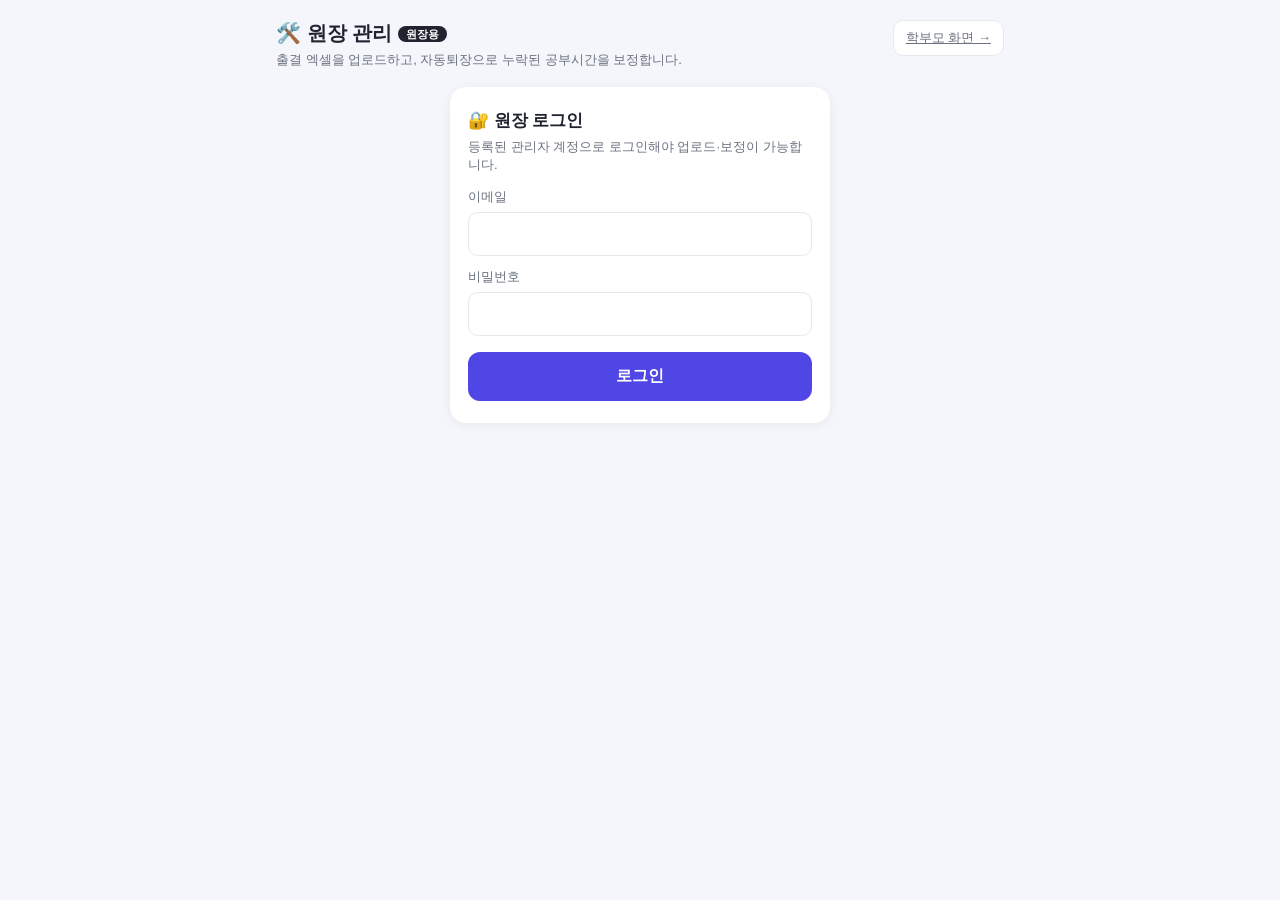
==== web/admin.html @ 10ca645f "학생 명부(연락처·프로필) 업로드 기능 추가 - student-info.xlsx 양식 파서(web/roster.js) + 원장 페이지 명부 업로드 UI - 로그인 전화 뒷4자리: " ====
<!DOCTYPE html>
<html lang="ko">
<head>
  <meta charset="UTF-8" />
  <meta name="viewport" content="width=device-width, initial-scale=1.0" />
  <title>원장용 · 퇴실 미체크 보정</title>
  <link rel="stylesheet" href="styles.css" />
  <link rel="stylesheet" href="admin.css" />
</head>
<body class="admin">
  <div class="admin-wrap">
    <header class="admin-top">
      <div>
        <h1>🛠️ 원장 관리 <span class="tag">원장용</span></h1>
        <p class="admin-sub">출결 엑셀을 업로드하고, 자동퇴장으로 누락된 공부시간을 보정합니다.</p>
      </div>
      <a class="btn-ghost" href="index.html">학부모 화면 →</a>
    </header>

    <!-- 원장 로그인 게이트 (서버 모드에서만) -->
    <section id="admin-auth" class="auth-card" hidden>
      <h2>🔐 원장 로그인</h2>
      <p class="auth-sub">등록된 관리자 계정으로 로그인해야 업로드·보정이 가능합니다.</p>
      <form id="auth-form" autocomplete="on">
        <label><span>이메일</span><input type="email" id="auth-email" required /></label>
        <label><span>비밀번호</span><input type="password" id="auth-pw" required /></label>
        <button type="submit" class="btn-primary" id="auth-btn">로그인</button>
        <p id="auth-error" class="login-error" hidden></p>
      </form>
    </section>

    <div id="admin-main">
    <!-- 엑셀 업로드 -->
    <section class="upload-card">
      <h2>📤 출결 엑셀 업로드</h2>
      <p class="upload-desc">매월 받은 입·출 기록 엑셀(.xlsx)을 올리면 대시보드에 반영됩니다.
        같은 월을 다시 올리면 그 달 데이터가 갱신되고, 다른 달을 올리면 누적되어 <b>전월 대비</b>가 켜집니다.</p>
      <div class="upload-drop" id="upload-drop">
        <input type="file" id="file-input" accept=".xlsx,.xls" hidden />
        <div class="drop-inner">
          <div class="drop-icon">📁</div>
          <button class="btn-primary" id="btn-pick" type="button">엑셀 파일 선택</button>
          <div class="drop-hint">또는 파일을 여기로 끌어다 놓기 (.xlsx)</div>
          <div class="upload-fname" id="upload-fname"></div>
        </div>
      </div>
      <div id="upload-msg" class="upload-msg" hidden></div>
      <div id="upload-preview" class="upload-preview" hidden></div>
      <div class="loaded-info" id="loaded-info"></div>
    </section>

    <!-- 학생 명부(연락처·프로필) 업로드 -->
    <section class="upload-card">
      <h2>📇 학생 명부 업로드 <span class="tag">연락처·프로필</span></h2>
      <p class="upload-desc">학생 명부 엑셀(.xlsx)을 올리면 <b>로그인용 전화번호</b>(학생·보호자 둘 중 아무 뒷 4자리나 허용)와
        학년·학교·상태 등 <b>프로필</b>이 반영됩니다. 출결 기록이 아직 없는 신규생도 등록되어 로그인할 수 있습니다.</p>
      <p class="upload-desc" style="margin-top:-4px">
        양식 컬럼: 이름 · 연락처 · 보호자 연락처 · 상태 · 좌석 · 성별 · 생년월일 · 학년 · 학교 · 주소1 · 주소2 · 등록일 · 퇴원일</p>
      <div class="upload-drop" id="roster-drop">
        <input type="file" id="roster-input" accept=".xlsx,.xls" hidden />
        <div class="drop-inner">
          <div class="drop-icon">📇</div>
          <button class="btn-primary" id="roster-pick" type="button">명부 파일 선택</button>
          <div class="drop-hint">또는 파일을 여기로 끌어다 놓기 (.xlsx)</div>
          <div class="upload-fname" id="roster-fname"></div>
        </div>
      </div>
      <div id="roster-msg" class="upload-msg" hidden></div>
      <div id="roster-preview" class="upload-preview" hidden></div>
    </section>

    <h2 class="section-h">⚠️ 퇴실 미체크 보정</h2>
    <div class="admin-stats" id="admin-stats"></div>

    <div class="admin-toolbar">
      <input type="search" id="admin-search" class="admin-search" placeholder="🔍 학생 이름 검색" />
      <div class="admin-toolbar-right">
        <select id="admin-sort" title="정렬">
          <option value="name">이름순</option>
          <option value="prov">임시시간 긴 순</option>
          <option value="todo">미보정 많은 순</option>
          <option value="recent">최근 날짜순</option>
        </select>
        <select id="filter-month"></select>
        <label class="chk"><input type="checkbox" id="hide-done" /> 완료 숨기기</label>
      </div>
    </div>

    <div id="flag-list" class="flag-list"></div>
    </div><!-- /#admin-main -->
  </div>

  <!-- 보정 입력 모달 -->
  <div id="corr-modal" class="modal" hidden>
    <div class="modal-backdrop" data-close="1"></div>
    <div class="modal-card">
      <button class="modal-close" data-close="1">✕</button>
      <div id="corr-target" class="corr-target"></div>

      <p class="corr-guide">아래 칸에 해당 세션의 <b>입장 / 외출 / 재입장 / 퇴장(강제퇴장)</b> 기록을
        그대로 붙여넣으세요. 형식은 자유(탭·줄바꿈 무관)입니다.</p>
      <textarea id="corr-input" rows="9" placeholder="예)
입장        19:59:46
외출 (외출)  20:20:47
재입장       20:26:30
외출 (외출)  22:02:11
재입장       22:09:16
외출 (외출)  22:49:27
재입장       22:55:14
외출 (외출)  23:51:10
퇴장(강제퇴장) 0:55:05"></textarea>

      <div class="corr-actions">
        <button class="btn-primary" id="btn-calc">계산하기</button>
        <button class="btn-ghost" id="btn-clear" hidden>저장 삭제</button>
      </div>

      <div id="corr-result" class="corr-result" hidden></div>
    </div>
  </div>

  <script src="config.js"></script>
  <script src="vendor/supabase.min.js"></script>
  <script src="scapi.js"></script>
  <script src="data.js"></script>
  <script src="dataset.js"></script>
  <script src="aggregate.js"></script>
  <script src="vendor/xlsx.full.min.js"></script>
  <script src="ingest.js"></script>
  <script src="roster.js"></script>
  <script src="corrections.js"></script>
  <script src="admin.js"></script>
</body>
</html>
---- web/styles.css ----
:root {
  --bg: #f4f6fb;
  --card: #ffffff;
  --ink: #1f2430;
  --ink-soft: #6b7280;
  --line: #e6e9f0;
  --primary: #4f46e5;
  --primary-soft: #eef0fe;
  --study: #4f46e5;
  --study-soft: #e8eafe;
  --nocheck: #f59e0b;
  --weekend: #fb7185;
  --good: #16a34a;
  --bad: #dc2626;
  --radius: 16px;
  --shadow: 0 2px 12px rgba(31, 36, 48, 0.06);
}

* { box-sizing: border-box; }
html, body {
  margin: 0; padding: 0;
  background: var(--bg);
  color: var(--ink);
  font-family: "Pretendard", -apple-system, BlinkMacSystemFont, "Segoe UI",
    "Malgun Gothic", "Apple SD Gothic Neo", sans-serif;
  -webkit-font-smoothing: antialiased;
}
button { font-family: inherit; cursor: pointer; }

.view { display: none; max-width: 560px; margin: 0 auto; padding: 0 16px 48px; }
.view.active { display: block; }

/* ===== 로그인 ===== */
#view-login { display: none; min-height: 100vh; }
#view-login.active { display: flex; align-items: center; }
.login-card {
  background: var(--card); width: 100%; border-radius: var(--radius);
  box-shadow: var(--shadow); padding: 32px 24px; margin: 24px auto;
}
.brand { text-align: center; margin-bottom: 24px; }
.brand-mark { font-size: 40px; }
.brand h1 { font-size: 20px; margin: 8px 0 4px; }
.brand-sub { color: var(--ink-soft); font-size: 14px; margin: 0; }
#login-form label { display: block; margin-bottom: 14px; }
#login-form label span { display: block; font-size: 13px; color: var(--ink-soft); margin-bottom: 6px; }
#login-form input {
  width: 100%; padding: 13px 14px; border: 1.5px solid var(--line);
  border-radius: 12px; font-size: 16px; outline: none; transition: border-color .15s;
}
#login-form input:focus { border-color: var(--primary); }
.btn-primary {
  width: 100%; padding: 14px; border: none; border-radius: 12px;
  background: var(--primary); color: #fff; font-size: 16px; font-weight: 600;
  margin-top: 6px; transition: filter .15s;
}
.btn-primary:hover { filter: brightness(1.06); }
.btn-primary.wide { margin-top: 18px; }
.login-error { color: var(--bad); font-size: 13px; text-align: center; margin: 12px 0 0; }

/* 원장 로그인 입구 (로그인 카드 하단, 항상 노출) */
.admin-entry { text-align: center; margin: 20px 0 0; padding-top: 14px; border-top: 1px solid var(--line); }
.admin-entry a { color: var(--ink-soft); font-size: 13px; text-decoration: none; }
.admin-entry a:hover { color: var(--primary); text-decoration: underline; }

.demo-box { margin-top: 22px; border-top: 1px dashed var(--line); padding-top: 14px; }
.demo-box summary { cursor: pointer; color: var(--ink-soft); font-size: 13px; }
.demo-hint { font-size: 12px; color: var(--ink-soft); margin: 8px 0; }
.demo-list { display: flex; flex-wrap: wrap; gap: 6px; max-height: 180px; overflow: auto; }
.demo-chip {
  border: 1px solid var(--line); background: #fafbff; border-radius: 999px;
  padding: 5px 10px; font-size: 12px; color: var(--ink);
}
.demo-chip b { color: var(--primary); }

/* ===== 공통 상단바 ===== */
.topbar {
  display: flex; align-items: center; justify-content: space-between;
  padding: 18px 0 10px; gap: 12px;
}
.student-name { font-size: 19px; font-weight: 700; }
.student-meta { font-size: 12px; color: var(--ink-soft); margin-top: 2px; }
.topbar-title { font-size: 16px; font-weight: 700; }
.btn-ghost {
  border: 1px solid var(--line); background: var(--card); color: var(--ink-soft);
  padding: 8px 12px; border-radius: 10px; font-size: 13px;
}

/* ===== 월 네비 ===== */
.month-nav { display: flex; align-items: center; justify-content: center; gap: 16px; margin: 6px 0 16px; }
.month-nav h2 { font-size: 17px; margin: 0; min-width: 130px; text-align: center; }
.nav-arrow {
  width: 36px; height: 36px; border-radius: 10px; border: 1px solid var(--line);
  background: var(--card); font-size: 20px; color: var(--ink); line-height: 1;
}
.nav-arrow:disabled { opacity: .3; cursor: default; }

/* ===== 데이터 상태 배너 ===== */
.data-status {
  display: flex; gap: 8px; align-items: flex-start; font-size: 12.5px; line-height: 1.45;
  border-radius: 12px; padding: 11px 13px; margin-bottom: 12px;
}
.data-status[hidden] { display: none; }
.data-status .ds-ic { flex: none; }
.data-status .ds-tx b { font-weight: 700; }
.data-status.warn { background: #fff7ed; color: #9a3412; border: 1px solid #fed7aa; }
.data-status.ok { background: #ecfdf5; color: #166534; border: 1px solid #bbf7d0; }

/* ===== 요약 카드 ===== */
.summary-grid { display: grid; grid-template-columns: repeat(2, 1fr); gap: 10px; margin-bottom: 16px; }
.scard.accent .prov-split {
  margin-top: 5px; font-size: 11px; font-weight: 600; line-height: 1.3;
  background: rgba(255,255,255,.18); border-radius: 7px; padding: 3px 7px; display: inline-block;
}
.scard {
  background: var(--card); border-radius: 14px; padding: 14px; box-shadow: var(--shadow);
}
.scard .label { font-size: 12px; color: var(--ink-soft); }
.scard .value { font-size: 22px; font-weight: 700; margin-top: 4px; }
.scard .value small { font-size: 13px; font-weight: 600; color: var(--ink-soft); }
.scard .sub { font-size: 12px; color: var(--ink-soft); margin-top: 3px; }
.scard.accent { background: linear-gradient(135deg, #4f46e5, #6366f1); color: #fff; }
.scard.accent .label, .scard.accent .sub { color: rgba(255,255,255,.85); }
.delta { font-size: 12px; font-weight: 700; }
.delta.up { color: var(--good); }
.delta.down { color: var(--bad); }
.delta.flat { color: var(--ink-soft); }
.scard.accent .delta.up { color: #bbf7d0; }
.scard.accent .delta.down { color: #fecaca; }

/* ===== 범례 ===== */
.cal-legend { display: flex; flex-wrap: wrap; gap: 12px; font-size: 12px; color: var(--ink-soft); margin-bottom: 8px; }
.cal-legend span { display: inline-flex; align-items: center; gap: 4px; }
.dot { width: 9px; height: 9px; border-radius: 50%; display: inline-block; }
.dot-study { background: var(--study); }
.dot-nocheck { background: var(--nocheck); }
.dot-absent { background: #cbd2de; }
.chip-weekend { background: #fff1f2; color: var(--weekend); padding: 1px 6px; border-radius: 6px; font-size: 11px; }

/* ===== 달력 ===== */
.calendar { background: var(--card); border-radius: var(--radius); box-shadow: var(--shadow); padding: 10px; }
.empty-data { text-align: center; color: var(--ink-soft); padding: 40px 16px; line-height: 1.7; font-size: 15px; }
.empty-data small { font-size: 13px; opacity: .85; }
.cal-grid { display: grid; grid-template-columns: repeat(7, 1fr); gap: 4px; }
.cal-dow { text-align: center; font-size: 11px; color: var(--ink-soft); padding: 6px 0; font-weight: 600; }
.cal-dow.sun { color: var(--weekend); }
.cal-dow.sat { color: #3b82f6; }
.cal-cell {
  aspect-ratio: 1 / 1; border-radius: 10px; padding: 4px; display: flex;
  flex-direction: column; align-items: center; justify-content: flex-start;
  border: 1px solid transparent; background: #fafbfd; position: relative; overflow: hidden;
}
.cal-cell.empty { background: transparent; }
.cal-cell.weekend { background: #fff7f8; }
.cal-cell.clickable { cursor: pointer; }
.cal-cell.clickable:hover { border-color: var(--primary); }
.cal-cell.studied { background: var(--study-soft); }
.cal-cell.nocheck { background: #fef3e2; }
.cal-cell .daynum { font-size: 11px; color: var(--ink-soft); align-self: flex-start; line-height: 1; }
.cal-cell.weekend .daynum { color: var(--weekend); }
.cal-cell .time { font-size: 12px; font-weight: 700; margin-top: auto; margin-bottom: 2px; color: var(--study); }
.cal-cell.nocheck .time { color: var(--nocheck); font-size: 10px; }
.cal-cell .badge { position: absolute; top: 3px; right: 4px; font-size: 9px; }
.cal-cell.today { box-shadow: 0 0 0 2px var(--primary) inset; }

/* ===== 반 평균 비교 ===== */
.class-compare { background: var(--card); border-radius: 14px; box-shadow: var(--shadow); padding: 16px; margin-top: 16px; }
.cc-title { font-size: 13px; color: var(--ink-soft); margin-bottom: 12px; }
.cc-row { margin-bottom: 12px; }
.cc-row:last-child { margin-bottom: 0; }
.cc-row .cc-label { display: flex; justify-content: space-between; font-size: 13px; margin-bottom: 5px; }
.cc-bar-track { background: #eef0f5; border-radius: 8px; height: 22px; position: relative; }
.cc-bar { height: 100%; border-radius: 8px; background: var(--primary); position: relative; min-width: 2px; transition: width .4s; }
.cc-avg-mark { position: absolute; top: -3px; bottom: -3px; width: 2px; background: var(--ink); }
.cc-avg-label { font-size: 11px; color: var(--ink-soft); margin-top: 4px; }
.cc-mine { color: var(--primary); font-weight: 700; }

/* ===== 월간 상세 ===== */
.monthly-body > section { background: var(--card); border-radius: var(--radius); box-shadow: var(--shadow); padding: 18px 16px; margin-bottom: 14px; }
.monthly-body h3 { font-size: 15px; margin: 0 0 14px; }
.mb-sub { font-size: 12px; color: var(--ink-soft); font-weight: 400; }

/* 이번 달 한눈에 보기 */
.insights { background: linear-gradient(135deg, #f7f7ff, #fff) !important; }
.insight-list { display: flex; flex-direction: column; gap: 8px; }
.insight { display: flex; gap: 10px; align-items: flex-start; font-size: 13.5px; line-height: 1.5; background: #fafbfd; border-radius: 10px; padding: 10px 12px; }
.insight .i-ic { flex: none; font-size: 15px; line-height: 1.4; }
.insight .i-tx b { color: var(--primary); font-weight: 700; }

/* 막대 추이 차트 */
.bars { display: flex; align-items: flex-end; gap: 3px; height: 150px; border-bottom: 1px solid var(--line); padding-bottom: 2px; }
.bar-wrap { flex: 1; display: flex; flex-direction: column; align-items: center; justify-content: flex-end; height: 100%; min-width: 0; }
.bar { width: 100%; max-width: 14px; background: var(--study); border-radius: 3px 3px 0 0; min-height: 1px; }
.bar.weekend { background: var(--weekend); }
.bar.nocheck { background: var(--nocheck); }
.bar.zero { background: #dde1ea; }
.bar-x { display: flex; gap: 3px; margin-top: 4px; }
.bar-x .bx { flex: 1; text-align: center; font-size: 8px; color: var(--ink-soft); min-width: 0; }

/* 요일 패턴 */
.dow-grid { display: grid; grid-template-columns: repeat(7, 1fr); gap: 6px; text-align: center; }
.dow-cell .dn { font-size: 12px; color: var(--ink-soft); }
.dow-cell .db { background: #eef0f5; border-radius: 8px; margin-top: 6px; display: flex; align-items: flex-end; height: 90px; }
.dow-cell .dbf { width: 100%; background: var(--primary); border-radius: 8px; min-height: 2px; }
.dow-cell.we .dbf { background: var(--weekend); }
.dow-cell .dv { font-size: 11px; margin-top: 4px; font-weight: 600; }

/* 평일/주말 도넛형 비교(막대) */
.ww { display: flex; gap: 14px; }
.ww-item { flex: 1; text-align: center; padding: 14px; border-radius: 12px; background: #fafbfd; }
.ww-item .wl { font-size: 13px; color: var(--ink-soft); }
.ww-item .wv { font-size: 22px; font-weight: 700; margin-top: 6px; }
.ww-item.weekday .wv { color: var(--primary); }
.ww-item.weekend .wv { color: var(--weekend); }

/* 입실 시간대 */
.hours { display: flex; align-items: flex-end; gap: 2px; height: 80px; }
.hours .hb { flex: 1; background: var(--study-soft); border-radius: 2px 2px 0 0; min-height: 1px; position: relative; }
.hours .hb.peak { background: var(--primary); }
.hours-x { display: flex; gap: 2px; margin-top: 3px; }
.hours-x .hx { flex: 1; text-align: center; font-size: 8px; color: var(--ink-soft); }

.kv { display: flex; justify-content: space-between; padding: 8px 0; border-bottom: 1px solid var(--line); font-size: 14px; }
.kv:last-child { border-bottom: none; }
.kv .k { color: var(--ink-soft); }
.kv .v { font-weight: 600; }

/* ===== 일자 상세 모달 ===== */
.modal { position: fixed; inset: 0; z-index: 50; display: flex; align-items: flex-end; justify-content: center; }
.modal[hidden] { display: none; }
.modal-backdrop { position: absolute; inset: 0; background: rgba(15,18,28,.45); }
.modal-card {
  position: relative; background: var(--card); width: 100%; max-width: 560px;
  border-radius: 20px 20px 0 0; padding: 22px 18px 28px; max-height: 88vh; overflow: auto;
  animation: slideUp .22s ease; box-shadow: 0 -4px 24px rgba(0,0,0,.12);
}
@media (min-width: 600px) { .modal { align-items: center; } .modal-card { border-radius: 20px; } }
@keyframes slideUp { from { transform: translateY(24px); opacity: .6; } to { transform: none; opacity: 1; } }
.modal-close { position: absolute; top: 14px; right: 14px; border: none; background: #f1f2f6; width: 30px; height: 30px; border-radius: 50%; font-size: 14px; color: var(--ink-soft); }
.dm-date { font-size: 18px; font-weight: 700; }
.dm-dow { font-size: 13px; color: var(--ink-soft); margin-left: 6px; }
.dm-hero { display: flex; gap: 10px; margin: 16px 0; }
.dm-hero .h { flex: 1; background: #fafbfd; border-radius: 12px; padding: 12px; text-align: center; }
.dm-hero .h .hl { font-size: 11px; color: var(--ink-soft); }
.dm-hero .h .hv { font-size: 18px; font-weight: 700; margin-top: 4px; }
.dm-hero .h.net .hv { color: var(--primary); }
.dm-badge { display: inline-block; background: #fef3e2; color: var(--nocheck); font-size: 12px; padding: 4px 10px; border-radius: 8px; margin: 4px 0 8px; }
.dm-badge.ok { background: #ecfdf5; color: var(--good); }
.session { border: 1px solid var(--line); border-radius: 12px; padding: 12px; margin-top: 10px; }
.session .s-head { display: flex; justify-content: space-between; align-items: center; font-weight: 600; }
.session .s-time { font-size: 15px; }
.session .s-net { color: var(--primary); font-size: 13px; }
.session .s-meta { font-size: 12px; color: var(--ink-soft); margin-top: 6px; display: flex; gap: 12px; flex-wrap: wrap; }
.session .s-reason { font-size: 12px; margin-top: 6px; }
.session.warn { border-color: #fcd9a2; background: #fffaf2; }
.timeline { height: 8px; background: #eef0f5; border-radius: 5px; margin-top: 10px; position: relative; overflow: hidden; }
.timeline .seg { position: absolute; top: 0; bottom: 0; background: var(--study); border-radius: 5px; }
.tl-axis { display: flex; justify-content: space-between; font-size: 10px; color: var(--ink-soft); margin-top: 3px; }
.empty-note { color: var(--ink-soft); font-size: 13px; text-align: center; padding: 24px 0; }
---- web/admin.css ----
body.admin { background: #f4f6fb; }
.admin-wrap { max-width: 760px; margin: 0 auto; padding: 20px 16px 60px; }
.admin-top { display: flex; justify-content: space-between; align-items: flex-start; gap: 16px; margin-bottom: 18px; }
.admin-top h1 { font-size: 20px; margin: 0 0 4px; }
.admin-top .tag { font-size: 11px; background: #1f2430; color: #fff; padding: 2px 8px; border-radius: 999px; vertical-align: middle; }
.admin-sub { color: #6b7280; font-size: 13px; margin: 0; max-width: 520px; }

/* 원장 로그인 게이트 */
.auth-card { background: #fff; border-radius: 16px; box-shadow: 0 2px 12px rgba(31,36,48,.06); padding: 22px 18px; max-width: 380px; margin: 8px auto 0; }
.auth-card h2 { font-size: 17px; margin: 0 0 6px; }
.auth-sub { font-size: 13px; color: #6b7280; margin: 0 0 14px; }
.auth-card label { display: block; margin-bottom: 12px; }
.auth-card label span { display: block; font-size: 13px; color: #6b7280; margin-bottom: 6px; }
.auth-card input { width: 100%; padding: 12px; border: 1.5px solid #e6e9f0; border-radius: 10px; font-size: 16px; box-sizing: border-box; outline: none; }
.auth-card input:focus { border-color: #4f46e5; }
.auth-card .btn-primary { width: 100%; margin-top: 4px; }

/* 업로드 */
.upload-card { background: #fff; border-radius: 16px; box-shadow: 0 2px 12px rgba(31,36,48,.06); padding: 18px 16px; margin-bottom: 22px; }
.upload-card h2 { font-size: 16px; margin: 0 0 6px; }
.upload-desc { font-size: 13px; color: #6b7280; margin: 0 0 14px; }
.upload-drop { border: 2px dashed #d6dae6; border-radius: 14px; padding: 22px; text-align: center; transition: border-color .15s, background .15s; }
.upload-drop.drag { border-color: #4f46e5; background: #f5f3ff; }
.drop-icon { font-size: 30px; }
.drop-inner .btn-primary { width: auto; display: inline-block; margin: 10px 0 0; padding: 11px 20px; }
.drop-hint { font-size: 12px; color: #9aa1ad; margin-top: 8px; }
.upload-fname { font-size: 13px; color: #4f46e5; margin-top: 8px; font-weight: 600; }
.upload-msg { margin-top: 12px; padding: 11px 13px; border-radius: 10px; font-size: 14px; }
.upload-msg.err { background: #fef2f2; color: #dc2626; }
.upload-msg.ok { background: #ecfdf5; color: #16a34a; }
.upload-preview { margin-top: 14px; border: 1px solid #eef0f5; border-radius: 12px; padding: 14px; }
.up-grid { display: grid; grid-template-columns: repeat(4, 1fr); gap: 10px; text-align: center; margin-bottom: 12px; }
.up-grid .v { font-size: 20px; font-weight: 700; }
.up-grid .v.warn { color: #f59e0b; }
.up-grid .l { font-size: 11px; color: #6b7280; }
.up-note { font-size: 13px; border-radius: 10px; padding: 9px 12px; margin-bottom: 8px; line-height: 1.45; }
.up-note b { font-weight: 700; }
.up-note.ok { background: #ecfdf5; color: #166534; }
.up-note.warn { background: #fff7ed; color: #9a3412; }
.up-apply { display: flex; gap: 8px; margin-top: 4px; }
.up-apply .btn-primary { width: auto; flex: 1; margin: 0; }
.loaded-info { margin-top: 14px; font-size: 13px; color: #6b7280; display: flex; justify-content: space-between; align-items: center; gap: 10px; flex-wrap: wrap; }
.loaded-info .badge-src { background: #eef0fe; color: #4f46e5; padding: 2px 9px; border-radius: 999px; font-size: 12px; font-weight: 600; }
.loaded-info .badge-src.bundled { background: #f1f2f6; color: #6b7280; }
.loaded-info button { border: 1px solid #e6e9f0; background: #fff; color: #6b7280; border-radius: 9px; padding: 6px 11px; font-size: 12px; cursor: pointer; }
.section-h { font-size: 16px; margin: 4px 0 12px; }

.admin-stats { display: grid; grid-template-columns: repeat(3, 1fr); gap: 10px; margin-bottom: 16px; }
.astat { background: #fff; border-radius: 14px; box-shadow: 0 2px 12px rgba(31,36,48,.06); padding: 14px; text-align: center; }
.astat .v { font-size: 24px; font-weight: 700; }
.astat .l { font-size: 12px; color: #6b7280; margin-top: 2px; }
.astat.done .v { color: #16a34a; }
.astat.todo .v { color: #f59e0b; }

.admin-toolbar { display: flex; justify-content: space-between; align-items: center; margin-bottom: 10px; gap: 10px; flex-wrap: wrap; }
.admin-toolbar .admin-toolbar-right { display: flex; align-items: center; gap: 10px; flex-wrap: wrap; }
.admin-toolbar .chk { font-size: 13px; color: #6b7280; display: flex; align-items: center; gap: 6px; white-space: nowrap; }
.admin-toolbar select { padding: 7px 10px; border-radius: 10px; border: 1px solid #e6e9f0; background: #fff; font-size: 13px; }
.admin-toolbar .admin-search {
  flex: 1; min-width: 180px; padding: 8px 12px; border-radius: 10px;
  border: 1px solid #e6e9f0; background: #fff; font-size: 13px; outline: none;
}
.admin-toolbar .admin-search:focus { border-color: #4f46e5; }

.flag-list { display: flex; flex-direction: column; gap: 8px; }
.flag-group { background: #fff; border-radius: 14px; box-shadow: 0 2px 12px rgba(31,36,48,.06); overflow: hidden; }
.flag-group > summary { cursor: pointer; padding: 13px 16px; font-weight: 600; display: flex; justify-content: space-between; align-items: center; list-style: none; }
.flag-group > summary::-webkit-details-marker { display: none; }
.flag-group .gcount { font-size: 12px; color: #6b7280; font-weight: 400; }
.flag-row { display: flex; align-items: center; justify-content: space-between; padding: 11px 16px; border-top: 1px solid #f0f2f7; gap: 10px; }
.flag-row .fr-date { font-size: 14px; font-weight: 600; min-width: 96px; }
.flag-row .fr-mid { flex: 1; font-size: 12px; color: #6b7280; }
.flag-row .fr-status { font-size: 12px; }
.flag-row .fr-status.done { color: #16a34a; font-weight: 600; }
.flag-row .fr-status.todo { color: #f59e0b; }
.flag-row button { border: 1px solid #4f46e5; color: #4f46e5; background: #fff; border-radius: 9px; padding: 6px 12px; font-size: 13px; cursor: pointer; }
.flag-row button.done { border-color: #cbd2de; color: #6b7280; }

.corr-target { font-size: 16px; font-weight: 700; margin-bottom: 4px; }
.corr-target small { font-weight: 400; color: #6b7280; font-size: 13px; }
.corr-guide { font-size: 13px; color: #4b5563; background: #f7f8fc; border-radius: 10px; padding: 10px 12px; margin: 12px 0; }
#corr-input { width: 100%; border: 1.5px solid #e6e9f0; border-radius: 12px; padding: 12px; font-family: ui-monospace, "Menlo", "Consolas", monospace; font-size: 13px; resize: vertical; box-sizing: border-box; }
#corr-input:focus { outline: none; border-color: #4f46e5; }
.corr-actions { display: flex; gap: 8px; margin-top: 12px; }
.corr-actions .btn-primary { width: auto; flex: 1; margin: 0; }
.corr-actions .btn-ghost { padding: 12px 16px; }

.corr-result { margin-top: 16px; }
.corr-result.err { color: #dc2626; font-size: 14px; background: #fef2f2; padding: 12px; border-radius: 10px; }
.cr-hero { display: flex; gap: 10px; }
.cr-hero .c { flex: 1; background: #f7f8fc; border-radius: 12px; padding: 12px; text-align: center; }
.cr-hero .c .l { font-size: 11px; color: #6b7280; }
.cr-hero .c .v { font-size: 18px; font-weight: 700; margin-top: 4px; }
.cr-hero .c.net .v { color: #4f46e5; }
.cr-steps { margin-top: 12px; border: 1px solid #eef0f5; border-radius: 10px; overflow: hidden; }
.cr-step { display: flex; justify-content: space-between; padding: 8px 12px; font-size: 13px; border-bottom: 1px solid #f3f4f8; }
.cr-step:last-child { border-bottom: none; }
.cr-step.study { background: #f5f3ff; }
.cr-step.away { color: #6b7280; }
.cr-step .tag2 { font-size: 11px; padding: 1px 7px; border-radius: 6px; }
.cr-step.study .tag2 { background: #ddd6fe; color: #5b21b6; }
.cr-step.away .tag2 { background: #f1f2f6; color: #6b7280; }
.cr-save { margin-top: 14px; }
.cr-save .btn-primary { width: 100%; margin: 0; }
.cr-saved-note { color: #16a34a; font-size: 13px; text-align: center; margin-top: 10px; }
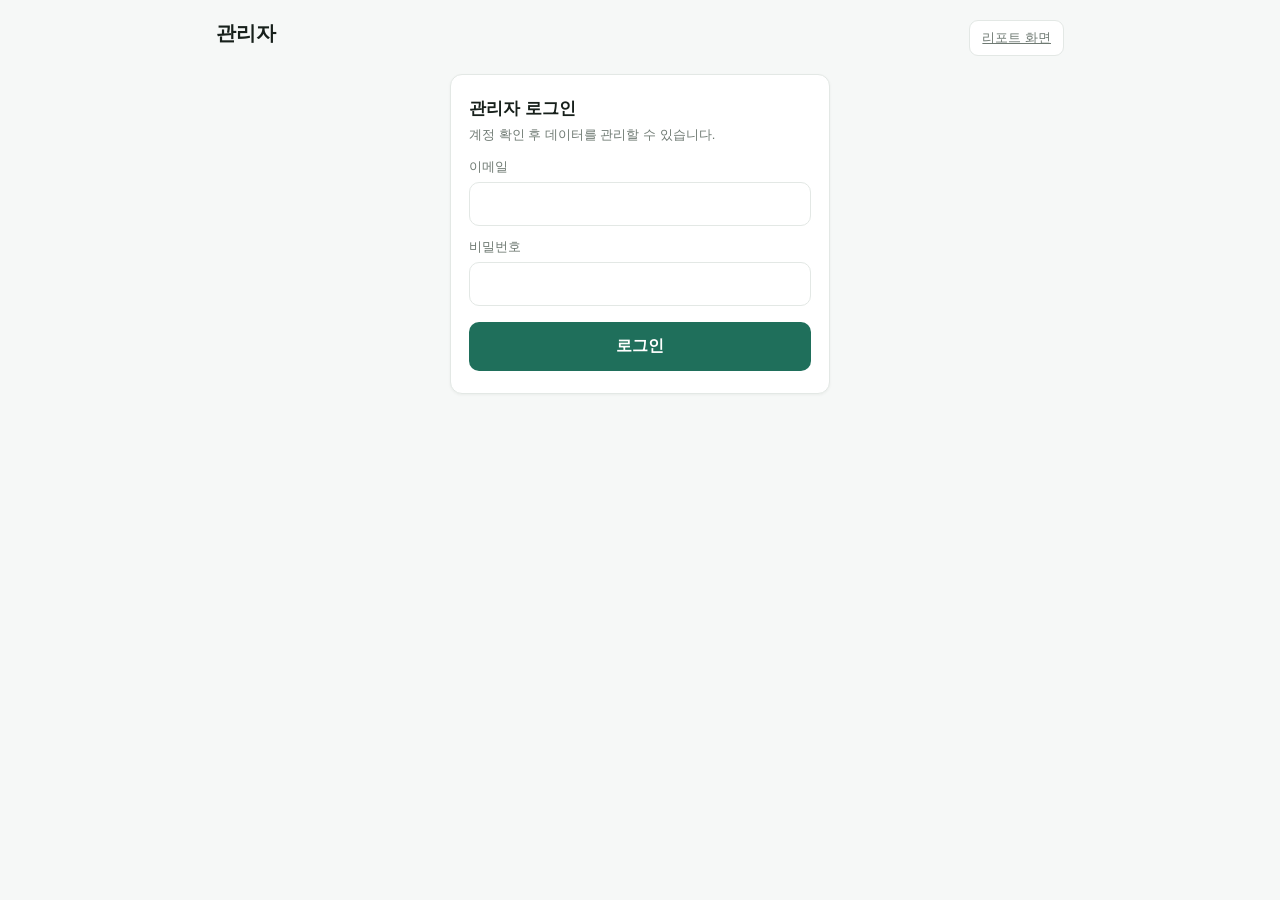
==== commit 41f3f376: "Refine report UI language and time formatting" ====
--- a/web/admin.html
+++ b/web/admin.html
@@ -3,7 +3,7 @@
 <head>
   <meta charset="UTF-8" />
   <meta name="viewport" content="width=device-width, initial-scale=1.0" />
-  <title>원장용 · 퇴실 미체크 보정</title>
+  <title>스터디코어 관리자</title>
   <link rel="stylesheet" href="styles.css" />
   <link rel="stylesheet" href="admin.css" />
 </head>
@@ -11,16 +11,15 @@
   <div class="admin-wrap">
     <header class="admin-top">
       <div>
-        <h1>🛠️ 원장 관리 <span class="tag">원장용</span></h1>
-        <p class="admin-sub">출결 엑셀을 업로드하고, 자동퇴장으로 누락된 공부시간을 보정합니다.</p>
+        <h1>관리자</h1>
       </div>
-      <a class="btn-ghost" href="index.html">학부모 화면 →</a>
+      <a class="btn-ghost" href="index.html">리포트 화면</a>
     </header>
 
     <!-- 원장 로그인 게이트 (서버 모드에서만) -->
     <section id="admin-auth" class="auth-card" hidden>
-      <h2>🔐 원장 로그인</h2>
-      <p class="auth-sub">등록된 관리자 계정으로 로그인해야 업로드·보정이 가능합니다.</p>
+      <h2>관리자 로그인</h2>
+      <p class="auth-sub">계정 확인 후 데이터를 관리할 수 있습니다.</p>
       <form id="auth-form" autocomplete="on">
         <label><span>이메일</span><input type="email" id="auth-email" required /></label>
         <label><span>비밀번호</span><input type="password" id="auth-pw" required /></label>
@@ -32,15 +31,13 @@
     <div id="admin-main">
     <!-- 엑셀 업로드 -->
     <section class="upload-card">
-      <h2>📤 출결 엑셀 업로드</h2>
-      <p class="upload-desc">매월 받은 입·출 기록 엑셀(.xlsx)을 올리면 대시보드에 반영됩니다.
-        같은 월을 다시 올리면 그 달 데이터가 갱신되고, 다른 달을 올리면 누적되어 <b>전월 대비</b>가 켜집니다.</p>
+      <h2>출결 엑셀 업로드</h2>
       <div class="upload-drop" id="upload-drop">
         <input type="file" id="file-input" accept=".xlsx,.xls" hidden />
         <div class="drop-inner">
           <div class="drop-icon">📁</div>
-          <button class="btn-primary" id="btn-pick" type="button">엑셀 파일 선택</button>
-          <div class="drop-hint">또는 파일을 여기로 끌어다 놓기 (.xlsx)</div>
+          <button class="btn-primary" id="btn-pick" type="button">파일 선택</button>
+          <div class="drop-hint">.xlsx 파일을 끌어다 놓을 수도 있습니다</div>
           <div class="upload-fname" id="upload-fname"></div>
         </div>
       </div>
@@ -51,17 +48,13 @@
 
     <!-- 학생 명부(연락처·프로필) 업로드 -->
     <section class="upload-card">
-      <h2>📇 학생 명부 업로드 <span class="tag">연락처·프로필</span></h2>
-      <p class="upload-desc">학생 명부 엑셀(.xlsx)을 올리면 <b>로그인용 전화번호</b>(학생·보호자 둘 중 아무 뒷 4자리나 허용)와
-        학년·학교·상태 등 <b>프로필</b>이 반영됩니다. 출결 기록이 아직 없는 신규생도 등록되어 로그인할 수 있습니다.</p>
-      <p class="upload-desc" style="margin-top:-4px">
-        양식 컬럼: 이름 · 연락처 · 보호자 연락처 · 상태 · 좌석 · 성별 · 생년월일 · 학년 · 학교 · 주소1 · 주소2 · 등록일 · 퇴원일</p>
+      <h2>학생 명부 업로드</h2>
       <div class="upload-drop" id="roster-drop">
         <input type="file" id="roster-input" accept=".xlsx,.xls" hidden />
         <div class="drop-inner">
           <div class="drop-icon">📇</div>
-          <button class="btn-primary" id="roster-pick" type="button">명부 파일 선택</button>
-          <div class="drop-hint">또는 파일을 여기로 끌어다 놓기 (.xlsx)</div>
+          <button class="btn-primary" id="roster-pick" type="button">파일 선택</button>
+          <div class="drop-hint">.xlsx 파일을 끌어다 놓을 수도 있습니다</div>
           <div class="upload-fname" id="roster-fname"></div>
         </div>
       </div>
@@ -69,20 +62,20 @@
       <div id="roster-preview" class="upload-preview" hidden></div>
     </section>
 
-    <h2 class="section-h">⚠️ 퇴실 미체크 보정</h2>
+    <h2 class="section-h">퇴실 미체크 확인</h2>
     <div class="admin-stats" id="admin-stats"></div>
 
     <div class="admin-toolbar">
-      <input type="search" id="admin-search" class="admin-search" placeholder="🔍 학생 이름 검색" />
+      <input type="search" id="admin-search" class="admin-search" placeholder="학생 이름 검색" />
       <div class="admin-toolbar-right">
         <select id="admin-sort" title="정렬">
           <option value="name">이름순</option>
-          <option value="prov">임시시간 긴 순</option>
-          <option value="todo">미보정 많은 순</option>
+          <option value="prov">임시 시간 긴 순</option>
+          <option value="todo">확인 필요 많은 순</option>
           <option value="recent">최근 날짜순</option>
         </select>
         <select id="filter-month"></select>
-        <label class="chk"><input type="checkbox" id="hide-done" /> 완료 숨기기</label>
+        <label class="chk"><input type="checkbox" id="hide-done" /> 완료 항목 숨기기</label>
       </div>
     </div>
 
@@ -97,8 +90,7 @@
       <button class="modal-close" data-close="1">✕</button>
       <div id="corr-target" class="corr-target"></div>
 
-      <p class="corr-guide">아래 칸에 해당 세션의 <b>입장 / 외출 / 재입장 / 퇴장(강제퇴장)</b> 기록을
-        그대로 붙여넣으세요. 형식은 자유(탭·줄바꿈 무관)입니다.</p>
+      <p class="corr-guide">입장, 외출, 재입장, 퇴장 기록을 그대로 붙여넣으면 순공부시간을 계산합니다.</p>
       <textarea id="corr-input" rows="9" placeholder="예)
 입장        19:59:46
 외출 (외출)  20:20:47
@@ -111,8 +103,8 @@
 퇴장(강제퇴장) 0:55:05"></textarea>
 
       <div class="corr-actions">
-        <button class="btn-primary" id="btn-calc">계산하기</button>
-        <button class="btn-ghost" id="btn-clear" hidden>저장 삭제</button>
+        <button class="btn-primary" id="btn-calc">계산</button>
+        <button class="btn-ghost" id="btn-clear" hidden>저장값 삭제</button>
       </div>
 
       <div id="corr-result" class="corr-result" hidden></div>
--- a/web/styles.css
+++ b/web/styles.css
@@ -1,19 +1,25 @@
 :root {
-  --bg: #f4f6fb;
+  /* 프리미엄 학습 리포트 톤 — 딥 그린 중심 */
+  --bg: #f6f8f7;
   --card: #ffffff;
-  --ink: #1f2430;
-  --ink-soft: #6b7280;
-  --line: #e6e9f0;
-  --primary: #4f46e5;
-  --primary-soft: #eef0fe;
-  --study: #4f46e5;
-  --study-soft: #e8eafe;
-  --nocheck: #f59e0b;
-  --weekend: #fb7185;
-  --good: #16a34a;
+  --ink: #17201b;
+  --ink-soft: #6f7a73;
+  --line: #e3e8e5;
+  --primary: #1f6f5b;       /* 딥 그린 */
+  --primary-soft: #e8f3ef;
+  --accent: #3b82a0;        /* 차콜 블루(보조) */
+  --study: #1f6f5b;
+  --study-soft: #e8f3ef;
+  --nocheck: #d97706;       /* 임시·경고(앰버) */
+  --weekend: #b5734e;       /* 주말(차분한 테라코타) */
+  --good: #1f8a5b;
   --bad: #dc2626;
-  --radius: 16px;
-  --shadow: 0 2px 12px rgba(31, 36, 48, 0.06);
+  --neutral-bar: #b7ccc3;   /* 중립 차트 막대 */
+  --fill: #f3f7f5;          /* 카드 내부 옅은 면 */
+  --track: #eaf0ed;         /* 차트 트랙 */
+  --radius: 12px;
+  --shadow: 0 1px 3px rgba(23, 32, 27, .05), 0 1px 2px rgba(23, 32, 27, .04);
+  --card-border: 1px solid var(--line);
 }
 
 * { box-sizing: border-box; }
@@ -27,7 +33,7 @@
 }
 button { font-family: inherit; cursor: pointer; }
 
-.view { display: none; max-width: 560px; margin: 0 auto; padding: 0 16px 48px; }
+.view { display: none; max-width: 600px; margin: 0 auto; padding: 0 16px 48px; }
 .view.active { display: block; }
 
 /* ===== 로그인 ===== */
@@ -35,7 +41,7 @@
 #view-login.active { display: flex; align-items: center; }
 .login-card {
   background: var(--card); width: 100%; border-radius: var(--radius);
-  box-shadow: var(--shadow); padding: 32px 24px; margin: 24px auto;
+  box-shadow: var(--shadow); border: var(--card-border); padding: 32px 24px; margin: 24px auto; max-width: 420px;
 }
 .brand { text-align: center; margin-bottom: 24px; }
 .brand-mark { font-size: 40px; }
@@ -45,11 +51,11 @@
 #login-form label span { display: block; font-size: 13px; color: var(--ink-soft); margin-bottom: 6px; }
 #login-form input {
   width: 100%; padding: 13px 14px; border: 1.5px solid var(--line);
-  border-radius: 12px; font-size: 16px; outline: none; transition: border-color .15s;
+  border-radius: 10px; font-size: 16px; outline: none; transition: border-color .15s;
 }
 #login-form input:focus { border-color: var(--primary); }
 .btn-primary {
-  width: 100%; padding: 14px; border: none; border-radius: 12px;
+  width: 100%; padding: 14px; border: none; border-radius: 10px;
   background: var(--primary); color: #fff; font-size: 16px; font-weight: 600;
   margin-top: 6px; transition: filter .15s;
 }
@@ -57,7 +63,7 @@
 .btn-primary.wide { margin-top: 18px; }
 .login-error { color: var(--bad); font-size: 13px; text-align: center; margin: 12px 0 0; }
 
-/* 원장 로그인 입구 (로그인 카드 하단, 항상 노출) */
+/* 원장 로그인 입구 */
 .admin-entry { text-align: center; margin: 20px 0 0; padding-top: 14px; border-top: 1px solid var(--line); }
 .admin-entry a { color: var(--ink-soft); font-size: 13px; text-decoration: none; }
 .admin-entry a:hover { color: var(--primary); text-decoration: underline; }
@@ -67,7 +73,7 @@
 .demo-hint { font-size: 12px; color: var(--ink-soft); margin: 8px 0; }
 .demo-list { display: flex; flex-wrap: wrap; gap: 6px; max-height: 180px; overflow: auto; }
 .demo-chip {
-  border: 1px solid var(--line); background: #fafbff; border-radius: 999px;
+  border: 1px solid var(--line); background: var(--fill); border-radius: 999px;
   padding: 5px 10px; font-size: 12px; color: var(--ink);
 }
 .demo-chip b { color: var(--primary); }
@@ -82,14 +88,14 @@
 .topbar-title { font-size: 16px; font-weight: 700; }
 .btn-ghost {
   border: 1px solid var(--line); background: var(--card); color: var(--ink-soft);
-  padding: 8px 12px; border-radius: 10px; font-size: 13px;
+  padding: 8px 12px; border-radius: 9px; font-size: 13px;
 }
 
 /* ===== 월 네비 ===== */
 .month-nav { display: flex; align-items: center; justify-content: center; gap: 16px; margin: 6px 0 16px; }
 .month-nav h2 { font-size: 17px; margin: 0; min-width: 130px; text-align: center; }
 .nav-arrow {
-  width: 36px; height: 36px; border-radius: 10px; border: 1px solid var(--line);
+  width: 36px; height: 36px; border-radius: 9px; border: 1px solid var(--line);
   background: var(--card); font-size: 20px; color: var(--ink); line-height: 1;
 }
 .nav-arrow:disabled { opacity: .3; cursor: default; }
@@ -97,34 +103,35 @@
 /* ===== 데이터 상태 배너 ===== */
 .data-status {
   display: flex; gap: 8px; align-items: flex-start; font-size: 12.5px; line-height: 1.45;
-  border-radius: 12px; padding: 11px 13px; margin-bottom: 12px;
+  border-radius: 10px; padding: 11px 13px; margin-bottom: 12px;
 }
 .data-status[hidden] { display: none; }
 .data-status .ds-ic { flex: none; }
 .data-status .ds-tx b { font-weight: 700; }
-.data-status.warn { background: #fff7ed; color: #9a3412; border: 1px solid #fed7aa; }
-.data-status.ok { background: #ecfdf5; color: #166534; border: 1px solid #bbf7d0; }
+.data-status.warn { background: #fdf4e6; color: #92500a; border: 1px solid #f5d9a8; }
+.data-status.ok { background: var(--primary-soft); color: #155c49; border: 1px solid #c4e3d8; }
 
 /* ===== 요약 카드 ===== */
 .summary-grid { display: grid; grid-template-columns: repeat(2, 1fr); gap: 10px; margin-bottom: 16px; }
-.scard.accent .prov-split {
-  margin-top: 5px; font-size: 11px; font-weight: 600; line-height: 1.3;
-  background: rgba(255,255,255,.18); border-radius: 7px; padding: 3px 7px; display: inline-block;
-}
 .scard {
-  background: var(--card); border-radius: 14px; padding: 14px; box-shadow: var(--shadow);
+  background: var(--card); border-radius: var(--radius); padding: 14px;
+  box-shadow: var(--shadow); border: var(--card-border);
 }
 .scard .label { font-size: 12px; color: var(--ink-soft); }
 .scard .value { font-size: 22px; font-weight: 700; margin-top: 4px; }
 .scard .value small { font-size: 13px; font-weight: 600; color: var(--ink-soft); }
 .scard .sub { font-size: 12px; color: var(--ink-soft); margin-top: 3px; }
-.scard.accent { background: linear-gradient(135deg, #4f46e5, #6366f1); color: #fff; }
+.scard.accent { background: linear-gradient(135deg, #1f6f5b, #28856d); color: #fff; border-color: transparent; }
 .scard.accent .label, .scard.accent .sub { color: rgba(255,255,255,.85); }
+.scard.accent .prov-split {
+  margin-top: 5px; font-size: 11px; font-weight: 600; line-height: 1.3;
+  background: rgba(255,255,255,.18); border-radius: 7px; padding: 3px 7px; display: inline-block;
+}
 .delta { font-size: 12px; font-weight: 700; }
 .delta.up { color: var(--good); }
 .delta.down { color: var(--bad); }
 .delta.flat { color: var(--ink-soft); }
-.scard.accent .delta.up { color: #bbf7d0; }
+.scard.accent .delta.up { color: #bff0db; }
 .scard.accent .delta.down { color: #fecaca; }
 
 /* ===== 범례 ===== */
@@ -133,28 +140,28 @@
 .dot { width: 9px; height: 9px; border-radius: 50%; display: inline-block; }
 .dot-study { background: var(--study); }
 .dot-nocheck { background: var(--nocheck); }
-.dot-absent { background: #cbd2de; }
-.chip-weekend { background: #fff1f2; color: var(--weekend); padding: 1px 6px; border-radius: 6px; font-size: 11px; }
+.dot-absent { background: #c2ccc6; }
+.chip-weekend { background: #f6ede6; color: var(--weekend); padding: 1px 6px; border-radius: 6px; font-size: 11px; }
 
 /* ===== 달력 ===== */
-.calendar { background: var(--card); border-radius: var(--radius); box-shadow: var(--shadow); padding: 10px; }
+.calendar { background: var(--card); border-radius: var(--radius); box-shadow: var(--shadow); border: var(--card-border); padding: 10px; }
 .empty-data { text-align: center; color: var(--ink-soft); padding: 40px 16px; line-height: 1.7; font-size: 15px; }
 .empty-data small { font-size: 13px; opacity: .85; }
 .cal-grid { display: grid; grid-template-columns: repeat(7, 1fr); gap: 4px; }
 .cal-dow { text-align: center; font-size: 11px; color: var(--ink-soft); padding: 6px 0; font-weight: 600; }
 .cal-dow.sun { color: var(--weekend); }
-.cal-dow.sat { color: #3b82f6; }
+.cal-dow.sat { color: var(--accent); }
 .cal-cell {
-  aspect-ratio: 1 / 1; border-radius: 10px; padding: 4px; display: flex;
+  aspect-ratio: 1 / 1; border-radius: 9px; padding: 4px; display: flex;
   flex-direction: column; align-items: center; justify-content: flex-start;
-  border: 1px solid transparent; background: #fafbfd; position: relative; overflow: hidden;
+  border: 1px solid transparent; background: var(--fill); position: relative; overflow: hidden;
 }
 .cal-cell.empty { background: transparent; }
-.cal-cell.weekend { background: #fff7f8; }
+.cal-cell.weekend { background: #faf5f0; }
 .cal-cell.clickable { cursor: pointer; }
 .cal-cell.clickable:hover { border-color: var(--primary); }
 .cal-cell.studied { background: var(--study-soft); }
-.cal-cell.nocheck { background: #fef3e2; }
+.cal-cell.nocheck { background: #fdf3e3; }
 .cal-cell .daynum { font-size: 11px; color: var(--ink-soft); align-self: flex-start; line-height: 1; }
 .cal-cell.weekend .daynum { color: var(--weekend); }
 .cal-cell .time { font-size: 12px; font-weight: 700; margin-top: auto; margin-bottom: 2px; color: var(--study); }
@@ -162,27 +169,27 @@
 .cal-cell .badge { position: absolute; top: 3px; right: 4px; font-size: 9px; }
 .cal-cell.today { box-shadow: 0 0 0 2px var(--primary) inset; }
 
-/* ===== 반 평균 비교 ===== */
-.class-compare { background: var(--card); border-radius: 14px; box-shadow: var(--shadow); padding: 16px; margin-top: 16px; }
+/* ===== 반 평균 비교 (중립 톤) ===== */
+.class-compare { background: var(--card); border-radius: var(--radius); box-shadow: var(--shadow); border: var(--card-border); padding: 16px; margin-top: 16px; }
 .cc-title { font-size: 13px; color: var(--ink-soft); margin-bottom: 12px; }
 .cc-row { margin-bottom: 12px; }
 .cc-row:last-child { margin-bottom: 0; }
 .cc-row .cc-label { display: flex; justify-content: space-between; font-size: 13px; margin-bottom: 5px; }
-.cc-bar-track { background: #eef0f5; border-radius: 8px; height: 22px; position: relative; }
-.cc-bar { height: 100%; border-radius: 8px; background: var(--primary); position: relative; min-width: 2px; transition: width .4s; }
-.cc-avg-mark { position: absolute; top: -3px; bottom: -3px; width: 2px; background: var(--ink); }
+.cc-bar-track { background: var(--track); border-radius: 8px; height: 22px; position: relative; }
+.cc-bar { height: 100%; border-radius: 8px; background: var(--neutral-bar); position: relative; min-width: 2px; transition: width .4s; }
+.cc-avg-mark { position: absolute; top: -3px; bottom: -3px; width: 2px; background: var(--ink-soft); }
 .cc-avg-label { font-size: 11px; color: var(--ink-soft); margin-top: 4px; }
 .cc-mine { color: var(--primary); font-weight: 700; }
 
 /* ===== 월간 상세 ===== */
-.monthly-body > section { background: var(--card); border-radius: var(--radius); box-shadow: var(--shadow); padding: 18px 16px; margin-bottom: 14px; }
+.monthly-body > section { background: var(--card); border-radius: var(--radius); box-shadow: var(--shadow); border: var(--card-border); padding: 18px 16px; margin-bottom: 14px; }
 .monthly-body h3 { font-size: 15px; margin: 0 0 14px; }
 .mb-sub { font-size: 12px; color: var(--ink-soft); font-weight: 400; }
 
 /* 이번 달 한눈에 보기 */
-.insights { background: linear-gradient(135deg, #f7f7ff, #fff) !important; }
+.insights { background: linear-gradient(135deg, #f1f7f4, #fff) !important; }
 .insight-list { display: flex; flex-direction: column; gap: 8px; }
-.insight { display: flex; gap: 10px; align-items: flex-start; font-size: 13.5px; line-height: 1.5; background: #fafbfd; border-radius: 10px; padding: 10px 12px; }
+.insight { display: flex; gap: 10px; align-items: flex-start; font-size: 13.5px; line-height: 1.5; background: var(--fill); border-radius: 10px; padding: 10px 12px; }
 .insight .i-ic { flex: none; font-size: 15px; line-height: 1.4; }
 .insight .i-tx b { color: var(--primary); font-weight: 700; }
 
@@ -192,21 +199,21 @@
 .bar { width: 100%; max-width: 14px; background: var(--study); border-radius: 3px 3px 0 0; min-height: 1px; }
 .bar.weekend { background: var(--weekend); }
 .bar.nocheck { background: var(--nocheck); }
-.bar.zero { background: #dde1ea; }
+.bar.zero { background: #d6ddd9; }
 .bar-x { display: flex; gap: 3px; margin-top: 4px; }
 .bar-x .bx { flex: 1; text-align: center; font-size: 8px; color: var(--ink-soft); min-width: 0; }
 
 /* 요일 패턴 */
 .dow-grid { display: grid; grid-template-columns: repeat(7, 1fr); gap: 6px; text-align: center; }
 .dow-cell .dn { font-size: 12px; color: var(--ink-soft); }
-.dow-cell .db { background: #eef0f5; border-radius: 8px; margin-top: 6px; display: flex; align-items: flex-end; height: 90px; }
+.dow-cell .db { background: var(--track); border-radius: 8px; margin-top: 6px; display: flex; align-items: flex-end; height: 90px; }
 .dow-cell .dbf { width: 100%; background: var(--primary); border-radius: 8px; min-height: 2px; }
 .dow-cell.we .dbf { background: var(--weekend); }
 .dow-cell .dv { font-size: 11px; margin-top: 4px; font-weight: 600; }
 
-/* 평일/주말 도넛형 비교(막대) */
+/* 평일/주말 비교 */
 .ww { display: flex; gap: 14px; }
-.ww-item { flex: 1; text-align: center; padding: 14px; border-radius: 12px; background: #fafbfd; }
+.ww-item { flex: 1; text-align: center; padding: 14px; border-radius: 10px; background: var(--fill); }
 .ww-item .wl { font-size: 13px; color: var(--ink-soft); }
 .ww-item .wv { font-size: 22px; font-weight: 700; margin-top: 6px; }
 .ww-item.weekday .wv { color: var(--primary); }
@@ -230,29 +237,65 @@
 .modal-backdrop { position: absolute; inset: 0; background: rgba(15,18,28,.45); }
 .modal-card {
   position: relative; background: var(--card); width: 100%; max-width: 560px;
-  border-radius: 20px 20px 0 0; padding: 22px 18px 28px; max-height: 88vh; overflow: auto;
+  border-radius: 18px 18px 0 0; padding: 22px 18px 28px; max-height: 88vh; overflow: auto;
   animation: slideUp .22s ease; box-shadow: 0 -4px 24px rgba(0,0,0,.12);
 }
-@media (min-width: 600px) { .modal { align-items: center; } .modal-card { border-radius: 20px; } }
+@media (min-width: 600px) { .modal { align-items: center; } .modal-card { border-radius: 16px; } }
 @keyframes slideUp { from { transform: translateY(24px); opacity: .6; } to { transform: none; opacity: 1; } }
-.modal-close { position: absolute; top: 14px; right: 14px; border: none; background: #f1f2f6; width: 30px; height: 30px; border-radius: 50%; font-size: 14px; color: var(--ink-soft); }
+.modal-close { position: absolute; top: 14px; right: 14px; border: none; background: var(--fill); width: 30px; height: 30px; border-radius: 50%; font-size: 14px; color: var(--ink-soft); }
 .dm-date { font-size: 18px; font-weight: 700; }
 .dm-dow { font-size: 13px; color: var(--ink-soft); margin-left: 6px; }
 .dm-hero { display: flex; gap: 10px; margin: 16px 0; }
-.dm-hero .h { flex: 1; background: #fafbfd; border-radius: 12px; padding: 12px; text-align: center; }
+.dm-hero .h { flex: 1; background: var(--fill); border-radius: 10px; padding: 12px; text-align: center; }
 .dm-hero .h .hl { font-size: 11px; color: var(--ink-soft); }
 .dm-hero .h .hv { font-size: 18px; font-weight: 700; margin-top: 4px; }
 .dm-hero .h.net .hv { color: var(--primary); }
-.dm-badge { display: inline-block; background: #fef3e2; color: var(--nocheck); font-size: 12px; padding: 4px 10px; border-radius: 8px; margin: 4px 0 8px; }
-.dm-badge.ok { background: #ecfdf5; color: var(--good); }
-.session { border: 1px solid var(--line); border-radius: 12px; padding: 12px; margin-top: 10px; }
+.dm-badge { display: inline-block; background: #fdf3e3; color: var(--nocheck); font-size: 12px; padding: 4px 10px; border-radius: 8px; margin: 4px 0 8px; }
+.dm-badge.ok { background: var(--primary-soft); color: var(--good); }
+.session { border: 1px solid var(--line); border-radius: 10px; padding: 12px; margin-top: 10px; }
 .session .s-head { display: flex; justify-content: space-between; align-items: center; font-weight: 600; }
 .session .s-time { font-size: 15px; }
 .session .s-net { color: var(--primary); font-size: 13px; }
 .session .s-meta { font-size: 12px; color: var(--ink-soft); margin-top: 6px; display: flex; gap: 12px; flex-wrap: wrap; }
 .session .s-reason { font-size: 12px; margin-top: 6px; }
-.session.warn { border-color: #fcd9a2; background: #fffaf2; }
-.timeline { height: 8px; background: #eef0f5; border-radius: 5px; margin-top: 10px; position: relative; overflow: hidden; }
+.session.warn { border-color: #f5d9a8; background: #fdf8ef; }
+.timeline { height: 8px; background: var(--track); border-radius: 5px; margin-top: 10px; position: relative; overflow: hidden; }
 .timeline .seg { position: absolute; top: 0; bottom: 0; background: var(--study); border-radius: 5px; }
 .tl-axis { display: flex; justify-content: space-between; font-size: 10px; color: var(--ink-soft); margin-top: 3px; }
 .empty-note { color: var(--ink-soft); font-size: 13px; text-align: center; padding: 24px 0; }
+
+/* ===== 넓은 화면: 전체 화면 균형 레이아웃 ===== */
+@media (min-width: 760px) {
+  .view { max-width: 720px; }
+  .summary-grid { grid-template-columns: repeat(4, 1fr); }
+}
+@media (min-width: 1040px) {
+  .view { max-width: 1000px; padding-bottom: 56px; }
+
+  /* 달력 화면: 왼쪽 달력 | 오른쪽에 요약 카드(1열) + 반평균 */
+  #view-calendar.active {
+    display: grid; column-gap: 22px; align-items: start;
+    grid-template-columns: minmax(0, 1.7fr) minmax(0, 1fr);
+    grid-template-areas:
+      "bar     bar"
+      "nav     nav"
+      "status  status"
+      "legend  legend"
+      "cal     summary"
+      "cal     compare"
+      "monthly monthly";
+  }
+  #view-calendar.active > .topbar { grid-area: bar; }
+  #view-calendar.active > .month-nav { grid-area: nav; }
+  #view-calendar.active > #data-status { grid-area: status; }
+  #view-calendar.active > .cal-legend { grid-area: legend; }
+  #view-calendar.active > .calendar { grid-area: cal; align-self: stretch; }
+  #view-calendar.active > .summary-grid { grid-area: summary; grid-template-columns: 1fr; }
+  #view-calendar.active > .class-compare { grid-area: compare; margin-top: 12px; }
+  #view-calendar.active > #btn-monthly { grid-area: monthly; }
+  .cal-cell .time { font-size: 13px; }
+
+  /* 월간 상세: 1단(세로 단일 컬럼) */
+  .monthly-body { display: block; }
+  .monthly-body > section { margin-bottom: 14px; }
+}
--- a/web/admin.css
+++ b/web/admin.css
@@ -1,86 +1,87 @@
-body.admin { background: #f4f6fb; }
-.admin-wrap { max-width: 760px; margin: 0 auto; padding: 20px 16px 60px; }
+/* 원장용 — 학부모와 같은 그린 브랜드, 단 업무형(밀도 높고 플랫) 톤 */
+body.admin { background: #f6f8f7; }
+.admin-wrap { max-width: 880px; margin: 0 auto; padding: 20px 16px 60px; }
 .admin-top { display: flex; justify-content: space-between; align-items: flex-start; gap: 16px; margin-bottom: 18px; }
 .admin-top h1 { font-size: 20px; margin: 0 0 4px; }
-.admin-top .tag { font-size: 11px; background: #1f2430; color: #fff; padding: 2px 8px; border-radius: 999px; vertical-align: middle; }
-.admin-sub { color: #6b7280; font-size: 13px; margin: 0; max-width: 520px; }
+.admin-top .tag { font-size: 11px; background: #17201b; color: #fff; padding: 2px 8px; border-radius: 999px; vertical-align: middle; }
+.admin-sub { color: #6f7a73; font-size: 13px; margin: 0; max-width: 520px; }
 
 /* 원장 로그인 게이트 */
-.auth-card { background: #fff; border-radius: 16px; box-shadow: 0 2px 12px rgba(31,36,48,.06); padding: 22px 18px; max-width: 380px; margin: 8px auto 0; }
+.auth-card { background: #fff; border: 1px solid #e3e8e5; border-radius: 12px; box-shadow: 0 1px 3px rgba(23,32,27,.05); padding: 22px 18px; max-width: 380px; margin: 8px auto 0; }
 .auth-card h2 { font-size: 17px; margin: 0 0 6px; }
-.auth-sub { font-size: 13px; color: #6b7280; margin: 0 0 14px; }
+.auth-sub { font-size: 13px; color: #6f7a73; margin: 0 0 14px; }
 .auth-card label { display: block; margin-bottom: 12px; }
-.auth-card label span { display: block; font-size: 13px; color: #6b7280; margin-bottom: 6px; }
-.auth-card input { width: 100%; padding: 12px; border: 1.5px solid #e6e9f0; border-radius: 10px; font-size: 16px; box-sizing: border-box; outline: none; }
-.auth-card input:focus { border-color: #4f46e5; }
+.auth-card label span { display: block; font-size: 13px; color: #6f7a73; margin-bottom: 6px; }
+.auth-card input { width: 100%; padding: 12px; border: 1.5px solid #e3e8e5; border-radius: 10px; font-size: 16px; box-sizing: border-box; outline: none; }
+.auth-card input:focus { border-color: #1f6f5b; }
 .auth-card .btn-primary { width: 100%; margin-top: 4px; }
 
 /* 업로드 */
-.upload-card { background: #fff; border-radius: 16px; box-shadow: 0 2px 12px rgba(31,36,48,.06); padding: 18px 16px; margin-bottom: 22px; }
+.upload-card { background: #fff; border: 1px solid #e3e8e5; border-radius: 12px; box-shadow: 0 1px 3px rgba(23,32,27,.05); padding: 18px 16px; margin-bottom: 16px; }
 .upload-card h2 { font-size: 16px; margin: 0 0 6px; }
-.upload-desc { font-size: 13px; color: #6b7280; margin: 0 0 14px; }
-.upload-drop { border: 2px dashed #d6dae6; border-radius: 14px; padding: 22px; text-align: center; transition: border-color .15s, background .15s; }
-.upload-drop.drag { border-color: #4f46e5; background: #f5f3ff; }
+.upload-desc { font-size: 13px; color: #6f7a73; margin: 0 0 14px; }
+.upload-drop { border: 2px dashed #d0d9d4; border-radius: 12px; padding: 22px; text-align: center; transition: border-color .15s, background .15s; }
+.upload-drop.drag { border-color: #1f6f5b; background: #e8f3ef; }
 .drop-icon { font-size: 30px; }
 .drop-inner .btn-primary { width: auto; display: inline-block; margin: 10px 0 0; padding: 11px 20px; }
-.drop-hint { font-size: 12px; color: #9aa1ad; margin-top: 8px; }
-.upload-fname { font-size: 13px; color: #4f46e5; margin-top: 8px; font-weight: 600; }
+.drop-hint { font-size: 12px; color: #9aa59e; margin-top: 8px; }
+.upload-fname { font-size: 13px; color: #1f6f5b; margin-top: 8px; font-weight: 600; }
 .upload-msg { margin-top: 12px; padding: 11px 13px; border-radius: 10px; font-size: 14px; }
 .upload-msg.err { background: #fef2f2; color: #dc2626; }
-.upload-msg.ok { background: #ecfdf5; color: #16a34a; }
-.upload-preview { margin-top: 14px; border: 1px solid #eef0f5; border-radius: 12px; padding: 14px; }
+.upload-msg.ok { background: #e8f3ef; color: #155c49; }
+.upload-preview { margin-top: 14px; border: 1px solid #eaf0ed; border-radius: 10px; padding: 14px; }
 .up-grid { display: grid; grid-template-columns: repeat(4, 1fr); gap: 10px; text-align: center; margin-bottom: 12px; }
 .up-grid .v { font-size: 20px; font-weight: 700; }
-.up-grid .v.warn { color: #f59e0b; }
-.up-grid .l { font-size: 11px; color: #6b7280; }
+.up-grid .v.warn { color: #d97706; }
+.up-grid .l { font-size: 11px; color: #6f7a73; }
 .up-note { font-size: 13px; border-radius: 10px; padding: 9px 12px; margin-bottom: 8px; line-height: 1.45; }
 .up-note b { font-weight: 700; }
-.up-note.ok { background: #ecfdf5; color: #166534; }
-.up-note.warn { background: #fff7ed; color: #9a3412; }
+.up-note.ok { background: #e8f3ef; color: #155c49; }
+.up-note.warn { background: #fdf4e6; color: #92500a; }
 .up-apply { display: flex; gap: 8px; margin-top: 4px; }
 .up-apply .btn-primary { width: auto; flex: 1; margin: 0; }
-.loaded-info { margin-top: 14px; font-size: 13px; color: #6b7280; display: flex; justify-content: space-between; align-items: center; gap: 10px; flex-wrap: wrap; }
-.loaded-info .badge-src { background: #eef0fe; color: #4f46e5; padding: 2px 9px; border-radius: 999px; font-size: 12px; font-weight: 600; }
-.loaded-info .badge-src.bundled { background: #f1f2f6; color: #6b7280; }
-.loaded-info button { border: 1px solid #e6e9f0; background: #fff; color: #6b7280; border-radius: 9px; padding: 6px 11px; font-size: 12px; cursor: pointer; }
+.loaded-info { margin-top: 14px; font-size: 13px; color: #6f7a73; display: flex; justify-content: space-between; align-items: center; gap: 10px; flex-wrap: wrap; }
+.loaded-info .badge-src { background: #e8f3ef; color: #1f6f5b; padding: 2px 9px; border-radius: 999px; font-size: 12px; font-weight: 600; }
+.loaded-info .badge-src.bundled { background: #eef1ef; color: #6f7a73; }
+.loaded-info button { border: 1px solid #e3e8e5; background: #fff; color: #6f7a73; border-radius: 9px; padding: 6px 11px; font-size: 12px; cursor: pointer; }
 .section-h { font-size: 16px; margin: 4px 0 12px; }
 
 .admin-stats { display: grid; grid-template-columns: repeat(3, 1fr); gap: 10px; margin-bottom: 16px; }
-.astat { background: #fff; border-radius: 14px; box-shadow: 0 2px 12px rgba(31,36,48,.06); padding: 14px; text-align: center; }
+.astat { background: #fff; border: 1px solid #e3e8e5; border-radius: 12px; box-shadow: 0 1px 3px rgba(23,32,27,.05); padding: 14px; text-align: center; }
 .astat .v { font-size: 24px; font-weight: 700; }
-.astat .l { font-size: 12px; color: #6b7280; margin-top: 2px; }
-.astat.done .v { color: #16a34a; }
-.astat.todo .v { color: #f59e0b; }
+.astat .l { font-size: 12px; color: #6f7a73; margin-top: 2px; }
+.astat.done .v { color: #1f8a5b; }
+.astat.todo .v { color: #d97706; }
 
 .admin-toolbar { display: flex; justify-content: space-between; align-items: center; margin-bottom: 10px; gap: 10px; flex-wrap: wrap; }
 .admin-toolbar .admin-toolbar-right { display: flex; align-items: center; gap: 10px; flex-wrap: wrap; }
-.admin-toolbar .chk { font-size: 13px; color: #6b7280; display: flex; align-items: center; gap: 6px; white-space: nowrap; }
-.admin-toolbar select { padding: 7px 10px; border-radius: 10px; border: 1px solid #e6e9f0; background: #fff; font-size: 13px; }
+.admin-toolbar .chk { font-size: 13px; color: #6f7a73; display: flex; align-items: center; gap: 6px; white-space: nowrap; }
+.admin-toolbar select { padding: 7px 10px; border-radius: 9px; border: 1px solid #e3e8e5; background: #fff; font-size: 13px; }
 .admin-toolbar .admin-search {
-  flex: 1; min-width: 180px; padding: 8px 12px; border-radius: 10px;
-  border: 1px solid #e6e9f0; background: #fff; font-size: 13px; outline: none;
+  flex: 1; min-width: 180px; padding: 8px 12px; border-radius: 9px;
+  border: 1px solid #e3e8e5; background: #fff; font-size: 13px; outline: none;
 }
-.admin-toolbar .admin-search:focus { border-color: #4f46e5; }
+.admin-toolbar .admin-search:focus { border-color: #1f6f5b; }
 
 .flag-list { display: flex; flex-direction: column; gap: 8px; }
-.flag-group { background: #fff; border-radius: 14px; box-shadow: 0 2px 12px rgba(31,36,48,.06); overflow: hidden; }
-.flag-group > summary { cursor: pointer; padding: 13px 16px; font-weight: 600; display: flex; justify-content: space-between; align-items: center; list-style: none; }
+.flag-group { background: #fff; border: 1px solid #e3e8e5; border-radius: 12px; box-shadow: 0 1px 3px rgba(23,32,27,.05); overflow: hidden; }
+.flag-group > summary { cursor: pointer; padding: 12px 16px; font-weight: 600; display: flex; justify-content: space-between; align-items: center; list-style: none; }
 .flag-group > summary::-webkit-details-marker { display: none; }
-.flag-group .gcount { font-size: 12px; color: #6b7280; font-weight: 400; }
-.flag-row { display: flex; align-items: center; justify-content: space-between; padding: 11px 16px; border-top: 1px solid #f0f2f7; gap: 10px; }
+.flag-group .gcount { font-size: 12px; color: #6f7a73; font-weight: 400; }
+.flag-row { display: flex; align-items: center; justify-content: space-between; padding: 10px 16px; border-top: 1px solid #f0f3f1; gap: 10px; }
 .flag-row .fr-date { font-size: 14px; font-weight: 600; min-width: 96px; }
-.flag-row .fr-mid { flex: 1; font-size: 12px; color: #6b7280; }
+.flag-row .fr-mid { flex: 1; font-size: 12px; color: #6f7a73; }
 .flag-row .fr-status { font-size: 12px; }
-.flag-row .fr-status.done { color: #16a34a; font-weight: 600; }
-.flag-row .fr-status.todo { color: #f59e0b; }
-.flag-row button { border: 1px solid #4f46e5; color: #4f46e5; background: #fff; border-radius: 9px; padding: 6px 12px; font-size: 13px; cursor: pointer; }
-.flag-row button.done { border-color: #cbd2de; color: #6b7280; }
+.flag-row .fr-status.done { color: #1f8a5b; font-weight: 600; }
+.flag-row .fr-status.todo { color: #d97706; }
+.flag-row button { border: 1px solid #1f6f5b; color: #1f6f5b; background: #fff; border-radius: 8px; padding: 6px 12px; font-size: 13px; cursor: pointer; }
+.flag-row button.done { border-color: #c2ccc6; color: #6f7a73; }
 
 .corr-target { font-size: 16px; font-weight: 700; margin-bottom: 4px; }
-.corr-target small { font-weight: 400; color: #6b7280; font-size: 13px; }
-.corr-guide { font-size: 13px; color: #4b5563; background: #f7f8fc; border-radius: 10px; padding: 10px 12px; margin: 12px 0; }
-#corr-input { width: 100%; border: 1.5px solid #e6e9f0; border-radius: 12px; padding: 12px; font-family: ui-monospace, "Menlo", "Consolas", monospace; font-size: 13px; resize: vertical; box-sizing: border-box; }
-#corr-input:focus { outline: none; border-color: #4f46e5; }
+.corr-target small { font-weight: 400; color: #6f7a73; font-size: 13px; }
+.corr-guide { font-size: 13px; color: #4b5563; background: #f3f7f5; border-radius: 10px; padding: 10px 12px; margin: 12px 0; }
+#corr-input { width: 100%; border: 1.5px solid #e3e8e5; border-radius: 10px; padding: 12px; font-family: ui-monospace, "Menlo", "Consolas", monospace; font-size: 13px; resize: vertical; box-sizing: border-box; }
+#corr-input:focus { outline: none; border-color: #1f6f5b; }
 .corr-actions { display: flex; gap: 8px; margin-top: 12px; }
 .corr-actions .btn-primary { width: auto; flex: 1; margin: 0; }
 .corr-actions .btn-ghost { padding: 12px 16px; }
@@ -88,18 +89,18 @@
 .corr-result { margin-top: 16px; }
 .corr-result.err { color: #dc2626; font-size: 14px; background: #fef2f2; padding: 12px; border-radius: 10px; }
 .cr-hero { display: flex; gap: 10px; }
-.cr-hero .c { flex: 1; background: #f7f8fc; border-radius: 12px; padding: 12px; text-align: center; }
-.cr-hero .c .l { font-size: 11px; color: #6b7280; }
+.cr-hero .c { flex: 1; background: #f3f7f5; border-radius: 10px; padding: 12px; text-align: center; }
+.cr-hero .c .l { font-size: 11px; color: #6f7a73; }
 .cr-hero .c .v { font-size: 18px; font-weight: 700; margin-top: 4px; }
-.cr-hero .c.net .v { color: #4f46e5; }
-.cr-steps { margin-top: 12px; border: 1px solid #eef0f5; border-radius: 10px; overflow: hidden; }
-.cr-step { display: flex; justify-content: space-between; padding: 8px 12px; font-size: 13px; border-bottom: 1px solid #f3f4f8; }
+.cr-hero .c.net .v { color: #1f6f5b; }
+.cr-steps { margin-top: 12px; border: 1px solid #eaf0ed; border-radius: 10px; overflow: hidden; }
+.cr-step { display: flex; justify-content: space-between; padding: 8px 12px; font-size: 13px; border-bottom: 1px solid #f0f3f1; }
 .cr-step:last-child { border-bottom: none; }
-.cr-step.study { background: #f5f3ff; }
-.cr-step.away { color: #6b7280; }
+.cr-step.study { background: #e8f3ef; }
+.cr-step.away { color: #6f7a73; }
 .cr-step .tag2 { font-size: 11px; padding: 1px 7px; border-radius: 6px; }
-.cr-step.study .tag2 { background: #ddd6fe; color: #5b21b6; }
-.cr-step.away .tag2 { background: #f1f2f6; color: #6b7280; }
+.cr-step.study .tag2 { background: #cfe6dd; color: #155c49; }
+.cr-step.away .tag2 { background: #eef1ef; color: #6f7a73; }
 .cr-save { margin-top: 14px; }
 .cr-save .btn-primary { width: 100%; margin: 0; }
-.cr-saved-note { color: #16a34a; font-size: 13px; text-align: center; margin-top: 10px; }
+.cr-saved-note { color: #1f8a5b; font-size: 13px; text-align: center; margin-top: 10px; }
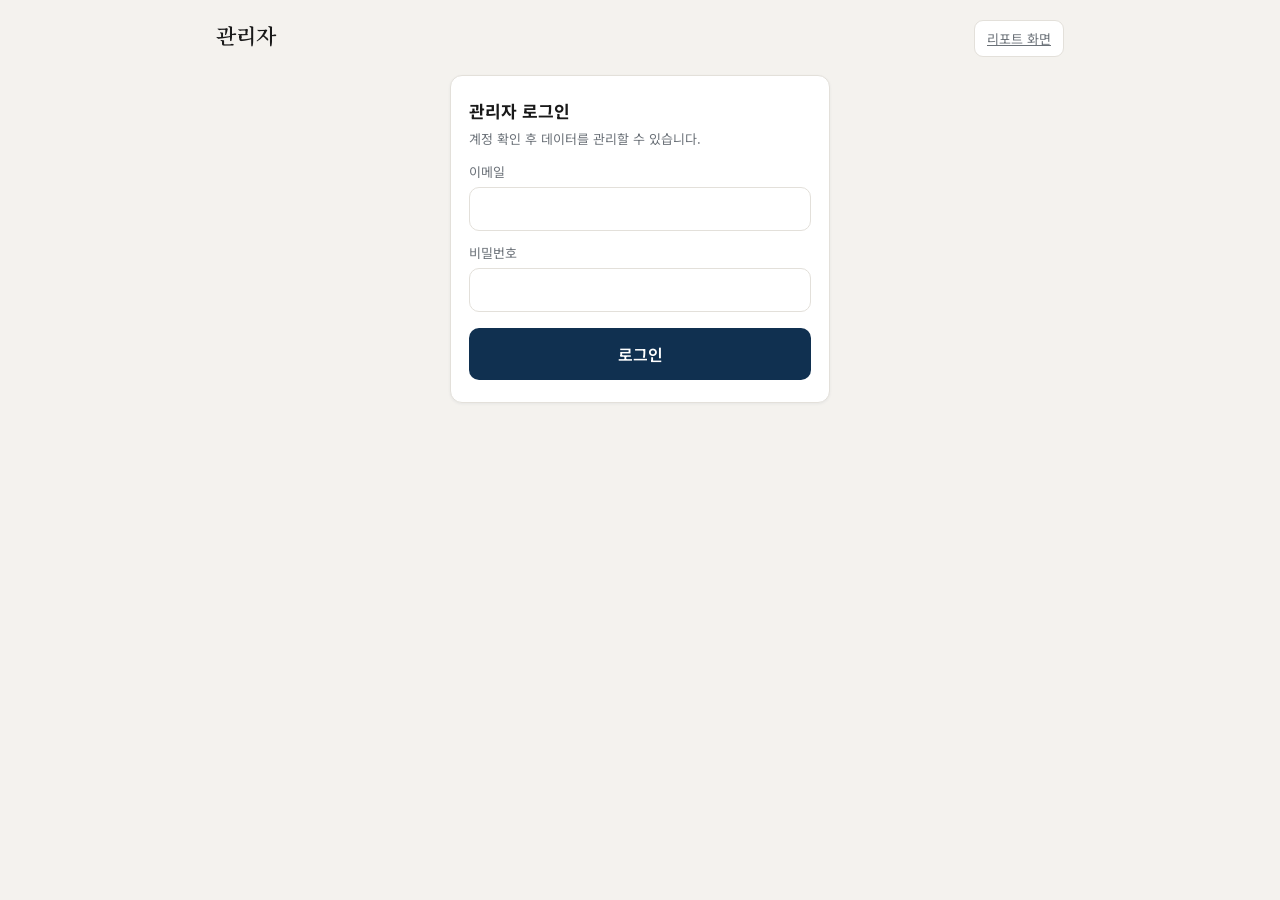
==== commit fe647c05: "studycore.kr 브랜드 톤앤매너 적용 + OG 이미지 - 브랜드 리테마: 네이비(#103050) + 틸(#57adb1) + 웜 페이퍼, 본사와 동일   - styles.cs" ====
--- a/web/admin.html
+++ b/web/admin.html
@@ -4,6 +4,12 @@
   <meta charset="UTF-8" />
   <meta name="viewport" content="width=device-width, initial-scale=1.0" />
   <title>스터디코어 관리자</title>
+  <meta name="theme-color" content="#103050" />
+  <link rel="icon" href="favicon.ico" sizes="any" />
+  <link rel="apple-touch-icon" href="apple-touch-icon.png" sizes="180x180" />
+  <link rel="preconnect" href="https://fonts.googleapis.com" />
+  <link rel="preconnect" href="https://fonts.gstatic.com" crossorigin />
+  <link href="https://fonts.googleapis.com/css2?family=IBM+Plex+Mono:wght@500;600&family=Noto+Sans+KR:wght@400;500;700&family=Noto+Serif+KR:wght@500;600;700&display=swap" rel="stylesheet" />
   <link rel="stylesheet" href="styles.css" />
   <link rel="stylesheet" href="admin.css" />
 </head>
--- a/web/styles.css
+++ b/web/styles.css
@@ -1,25 +1,29 @@
 :root {
-  /* 프리미엄 학습 리포트 톤 — 딥 그린 중심 */
-  --bg: #f6f8f7;
+  /* studycore.kr 브랜드 톤 — 딥 네이비 + 틸 강조, 웜 페이퍼 */
+  --bg: #f4f2ee;            /* 웜 페이퍼 */
   --card: #ffffff;
-  --ink: #17201b;
-  --ink-soft: #6f7a73;
-  --line: #e3e8e5;
-  --primary: #1f6f5b;       /* 딥 그린 */
-  --primary-soft: #e8f3ef;
-  --accent: #3b82a0;        /* 차콜 블루(보조) */
-  --study: #1f6f5b;
-  --study-soft: #e8f3ef;
+  --ink: #191919;
+  --ink-soft: #6b7178;
+  --line: #e3e0da;          /* 웜 보더 */
+  --primary: #103050;       /* 딥 네이비(브랜드 주색) */
+  --primary-soft: #e8eef4;
+  --accent: #57adb1;        /* 틸(브랜드 강조) */
+  --study: #3d8f94;         /* 학습 강조(딥 틸 — 텍스트 대비) */
+  --study-soft: #e4eef0;
   --nocheck: #d97706;       /* 임시·경고(앰버) */
-  --weekend: #b5734e;       /* 주말(차분한 테라코타) */
+  --weekend: #b0794f;       /* 주말(차분한 테라코타) */
   --good: #1f8a5b;
   --bad: #dc2626;
-  --neutral-bar: #b7ccc3;   /* 중립 차트 막대 */
-  --fill: #f3f7f5;          /* 카드 내부 옅은 면 */
-  --track: #eaf0ed;         /* 차트 트랙 */
+  --neutral-bar: #b9c2cc;   /* 중립 차트 막대(슬레이트) */
+  --fill: #f5f3ef;          /* 카드 내부 옅은 면 */
+  --track: #ece8e2;         /* 차트 트랙 */
   --radius: 12px;
-  --shadow: 0 1px 3px rgba(23, 32, 27, .05), 0 1px 2px rgba(23, 32, 27, .04);
+  --shadow: 0 1px 3px rgba(16, 48, 80, .06), 0 1px 2px rgba(16, 48, 80, .04);
   --card-border: 1px solid var(--line);
+  /* 본사와 동일한 폰트 페어링 */
+  --font-sans: "Noto Sans KR", "Pretendard", -apple-system, BlinkMacSystemFont, "Segoe UI", "Malgun Gothic", "Apple SD Gothic Neo", sans-serif;
+  --font-serif: "Noto Serif KR", "Nanum Myeongjo", serif;
+  --font-mono: "IBM Plex Mono", ui-monospace, "SFMono-Regular", Menlo, Consolas, monospace;
 }
 
 * { box-sizing: border-box; }
@@ -27,8 +31,7 @@
   margin: 0; padding: 0;
   background: var(--bg);
   color: var(--ink);
-  font-family: "Pretendard", -apple-system, BlinkMacSystemFont, "Segoe UI",
-    "Malgun Gothic", "Apple SD Gothic Neo", sans-serif;
+  font-family: var(--font-sans);
   -webkit-font-smoothing: antialiased;
 }
 button { font-family: inherit; cursor: pointer; }
@@ -45,7 +48,8 @@
 }
 .brand { text-align: center; margin-bottom: 24px; }
 .brand-mark { font-size: 40px; }
-.brand h1 { font-size: 20px; margin: 8px 0 4px; }
+.brand-mark img { width: 56px; height: 56px; display: inline-block; vertical-align: middle; }
+.brand h1 { font-family: var(--font-serif); font-weight: 600; font-size: 22px; letter-spacing: -.01em; margin: 10px 0 4px; }
 .brand-sub { color: var(--ink-soft); font-size: 14px; margin: 0; }
 #login-form label { display: block; margin-bottom: 14px; }
 #login-form label span { display: block; font-size: 13px; color: var(--ink-soft); margin-bottom: 6px; }
@@ -109,7 +113,7 @@
 .data-status .ds-ic { flex: none; }
 .data-status .ds-tx b { font-weight: 700; }
 .data-status.warn { background: #fdf4e6; color: #92500a; border: 1px solid #f5d9a8; }
-.data-status.ok { background: var(--primary-soft); color: #155c49; border: 1px solid #c4e3d8; }
+.data-status.ok { background: var(--primary-soft); color: #0f3a5c; border: 1px solid #cfe0ea; }
 
 /* ===== 요약 카드 ===== */
 .summary-grid { display: grid; grid-template-columns: repeat(2, 1fr); gap: 10px; margin-bottom: 16px; }
@@ -118,10 +122,10 @@
   box-shadow: var(--shadow); border: var(--card-border);
 }
 .scard .label { font-size: 12px; color: var(--ink-soft); }
-.scard .value { font-size: 22px; font-weight: 700; margin-top: 4px; }
+.scard .value { font-size: 22px; font-weight: 700; margin-top: 4px; font-feature-settings: "tnum"; }
 .scard .value small { font-size: 13px; font-weight: 600; color: var(--ink-soft); }
 .scard .sub { font-size: 12px; color: var(--ink-soft); margin-top: 3px; }
-.scard.accent { background: linear-gradient(135deg, #1f6f5b, #28856d); color: #fff; border-color: transparent; }
+.scard.accent { background: linear-gradient(135deg, #103050, #1a4070); color: #fff; border-color: transparent; }
 .scard.accent .label, .scard.accent .sub { color: rgba(255,255,255,.85); }
 .scard.accent .prov-split {
   margin-top: 5px; font-size: 11px; font-weight: 600; line-height: 1.3;
@@ -131,7 +135,7 @@
 .delta.up { color: var(--good); }
 .delta.down { color: var(--bad); }
 .delta.flat { color: var(--ink-soft); }
-.scard.accent .delta.up { color: #bff0db; }
+.scard.accent .delta.up { color: #bfe6ea; }
 .scard.accent .delta.down { color: #fecaca; }
 
 /* ===== 범례 ===== */
@@ -164,7 +168,7 @@
 .cal-cell.nocheck { background: #fdf3e3; }
 .cal-cell .daynum { font-size: 11px; color: var(--ink-soft); align-self: flex-start; line-height: 1; }
 .cal-cell.weekend .daynum { color: var(--weekend); }
-.cal-cell .time { font-size: 12px; font-weight: 700; margin-top: auto; margin-bottom: 2px; color: var(--study); }
+.cal-cell .time { font-family: var(--font-mono); font-size: 12px; font-weight: 700; margin-top: auto; margin-bottom: 2px; color: var(--study); letter-spacing: -.02em; }
 .cal-cell.nocheck .time { color: var(--nocheck); font-size: 10px; }
 .cal-cell .badge { position: absolute; top: 3px; right: 4px; font-size: 9px; }
 .cal-cell.today { box-shadow: 0 0 0 2px var(--primary) inset; }
@@ -187,7 +191,7 @@
 .mb-sub { font-size: 12px; color: var(--ink-soft); font-weight: 400; }
 
 /* 이번 달 한눈에 보기 */
-.insights { background: linear-gradient(135deg, #f1f7f4, #fff) !important; }
+.insights { background: linear-gradient(135deg, #eef3f6, #fff) !important; }
 .insight-list { display: flex; flex-direction: column; gap: 8px; }
 .insight { display: flex; gap: 10px; align-items: flex-start; font-size: 13.5px; line-height: 1.5; background: var(--fill); border-radius: 10px; padding: 10px 12px; }
 .insight .i-ic { flex: none; font-size: 15px; line-height: 1.4; }
@@ -201,7 +205,7 @@
 .bar.nocheck { background: var(--nocheck); }
 .bar.zero { background: #d6ddd9; }
 .bar-x { display: flex; gap: 3px; margin-top: 4px; }
-.bar-x .bx { flex: 1; text-align: center; font-size: 8px; color: var(--ink-soft); min-width: 0; }
+.bar-x .bx { flex: 1; text-align: center; font-size: 8px; color: var(--ink-soft); min-width: 0; font-family: var(--font-mono); }
 
 /* 요일 패턴 */
 .dow-grid { display: grid; grid-template-columns: repeat(7, 1fr); gap: 6px; text-align: center; }
@@ -261,7 +265,7 @@
 .session.warn { border-color: #f5d9a8; background: #fdf8ef; }
 .timeline { height: 8px; background: var(--track); border-radius: 5px; margin-top: 10px; position: relative; overflow: hidden; }
 .timeline .seg { position: absolute; top: 0; bottom: 0; background: var(--study); border-radius: 5px; }
-.tl-axis { display: flex; justify-content: space-between; font-size: 10px; color: var(--ink-soft); margin-top: 3px; }
+.tl-axis { display: flex; justify-content: space-between; font-size: 10px; color: var(--ink-soft); margin-top: 3px; font-family: var(--font-mono); }
 .empty-note { color: var(--ink-soft); font-size: 13px; text-align: center; padding: 24px 0; }
 
 /* ===== 넓은 화면: 전체 화면 균형 레이아웃 ===== */
--- a/web/admin.css
+++ b/web/admin.css
@@ -1,87 +1,87 @@
-/* 원장용 — 학부모와 같은 그린 브랜드, 단 업무형(밀도 높고 플랫) 톤 */
-body.admin { background: #f6f8f7; }
+/* 원장용 — 학부모와 같은 네이비+틸 브랜드, 단 업무형(밀도 높고 플랫) 톤 */
+body.admin { background: #f4f2ee; }
 .admin-wrap { max-width: 880px; margin: 0 auto; padding: 20px 16px 60px; }
 .admin-top { display: flex; justify-content: space-between; align-items: flex-start; gap: 16px; margin-bottom: 18px; }
-.admin-top h1 { font-size: 20px; margin: 0 0 4px; }
-.admin-top .tag { font-size: 11px; background: #17201b; color: #fff; padding: 2px 8px; border-radius: 999px; vertical-align: middle; }
-.admin-sub { color: #6f7a73; font-size: 13px; margin: 0; max-width: 520px; }
+.admin-top h1 { font-family: var(--font-serif); font-weight: 600; font-size: 21px; margin: 0 0 4px; }
+.admin-top .tag { font-size: 11px; background: #103050; color: #fff; padding: 2px 8px; border-radius: 999px; vertical-align: middle; }
+.admin-sub { color: #6b7178; font-size: 13px; margin: 0; max-width: 520px; }
 
 /* 원장 로그인 게이트 */
-.auth-card { background: #fff; border: 1px solid #e3e8e5; border-radius: 12px; box-shadow: 0 1px 3px rgba(23,32,27,.05); padding: 22px 18px; max-width: 380px; margin: 8px auto 0; }
+.auth-card { background: #fff; border: 1px solid #e3e0da; border-radius: 12px; box-shadow: 0 1px 3px rgba(16,48,80,.06); padding: 22px 18px; max-width: 380px; margin: 8px auto 0; }
 .auth-card h2 { font-size: 17px; margin: 0 0 6px; }
-.auth-sub { font-size: 13px; color: #6f7a73; margin: 0 0 14px; }
+.auth-sub { font-size: 13px; color: #6b7178; margin: 0 0 14px; }
 .auth-card label { display: block; margin-bottom: 12px; }
-.auth-card label span { display: block; font-size: 13px; color: #6f7a73; margin-bottom: 6px; }
-.auth-card input { width: 100%; padding: 12px; border: 1.5px solid #e3e8e5; border-radius: 10px; font-size: 16px; box-sizing: border-box; outline: none; }
-.auth-card input:focus { border-color: #1f6f5b; }
+.auth-card label span { display: block; font-size: 13px; color: #6b7178; margin-bottom: 6px; }
+.auth-card input { width: 100%; padding: 12px; border: 1.5px solid #e3e0da; border-radius: 10px; font-size: 16px; box-sizing: border-box; outline: none; }
+.auth-card input:focus { border-color: #103050; }
 .auth-card .btn-primary { width: 100%; margin-top: 4px; }
 
 /* 업로드 */
-.upload-card { background: #fff; border: 1px solid #e3e8e5; border-radius: 12px; box-shadow: 0 1px 3px rgba(23,32,27,.05); padding: 18px 16px; margin-bottom: 16px; }
+.upload-card { background: #fff; border: 1px solid #e3e0da; border-radius: 12px; box-shadow: 0 1px 3px rgba(16,48,80,.06); padding: 18px 16px; margin-bottom: 16px; }
 .upload-card h2 { font-size: 16px; margin: 0 0 6px; }
-.upload-desc { font-size: 13px; color: #6f7a73; margin: 0 0 14px; }
-.upload-drop { border: 2px dashed #d0d9d4; border-radius: 12px; padding: 22px; text-align: center; transition: border-color .15s, background .15s; }
-.upload-drop.drag { border-color: #1f6f5b; background: #e8f3ef; }
+.upload-desc { font-size: 13px; color: #6b7178; margin: 0 0 14px; }
+.upload-drop { border: 2px dashed #d8d4cc; border-radius: 12px; padding: 22px; text-align: center; transition: border-color .15s, background .15s; }
+.upload-drop.drag { border-color: #103050; background: #e8eef4; }
 .drop-icon { font-size: 30px; }
 .drop-inner .btn-primary { width: auto; display: inline-block; margin: 10px 0 0; padding: 11px 20px; }
-.drop-hint { font-size: 12px; color: #9aa59e; margin-top: 8px; }
-.upload-fname { font-size: 13px; color: #1f6f5b; margin-top: 8px; font-weight: 600; }
+.drop-hint { font-size: 12px; color: #9b948c; margin-top: 8px; }
+.upload-fname { font-size: 13px; color: #103050; margin-top: 8px; font-weight: 600; }
 .upload-msg { margin-top: 12px; padding: 11px 13px; border-radius: 10px; font-size: 14px; }
 .upload-msg.err { background: #fef2f2; color: #dc2626; }
-.upload-msg.ok { background: #e8f3ef; color: #155c49; }
-.upload-preview { margin-top: 14px; border: 1px solid #eaf0ed; border-radius: 10px; padding: 14px; }
+.upload-msg.ok { background: #e8eef4; color: #0f3a5c; }
+.upload-preview { margin-top: 14px; border: 1px solid #ece8e2; border-radius: 10px; padding: 14px; }
 .up-grid { display: grid; grid-template-columns: repeat(4, 1fr); gap: 10px; text-align: center; margin-bottom: 12px; }
 .up-grid .v { font-size: 20px; font-weight: 700; }
 .up-grid .v.warn { color: #d97706; }
-.up-grid .l { font-size: 11px; color: #6f7a73; }
+.up-grid .l { font-size: 11px; color: #6b7178; }
 .up-note { font-size: 13px; border-radius: 10px; padding: 9px 12px; margin-bottom: 8px; line-height: 1.45; }
 .up-note b { font-weight: 700; }
-.up-note.ok { background: #e8f3ef; color: #155c49; }
+.up-note.ok { background: #e8eef4; color: #0f3a5c; }
 .up-note.warn { background: #fdf4e6; color: #92500a; }
 .up-apply { display: flex; gap: 8px; margin-top: 4px; }
 .up-apply .btn-primary { width: auto; flex: 1; margin: 0; }
-.loaded-info { margin-top: 14px; font-size: 13px; color: #6f7a73; display: flex; justify-content: space-between; align-items: center; gap: 10px; flex-wrap: wrap; }
-.loaded-info .badge-src { background: #e8f3ef; color: #1f6f5b; padding: 2px 9px; border-radius: 999px; font-size: 12px; font-weight: 600; }
-.loaded-info .badge-src.bundled { background: #eef1ef; color: #6f7a73; }
-.loaded-info button { border: 1px solid #e3e8e5; background: #fff; color: #6f7a73; border-radius: 9px; padding: 6px 11px; font-size: 12px; cursor: pointer; }
+.loaded-info { margin-top: 14px; font-size: 13px; color: #6b7178; display: flex; justify-content: space-between; align-items: center; gap: 10px; flex-wrap: wrap; }
+.loaded-info .badge-src { background: #e8eef4; color: #103050; padding: 2px 9px; border-radius: 999px; font-size: 12px; font-weight: 600; }
+.loaded-info .badge-src.bundled { background: #efece7; color: #6b7178; }
+.loaded-info button { border: 1px solid #e3e0da; background: #fff; color: #6b7178; border-radius: 9px; padding: 6px 11px; font-size: 12px; cursor: pointer; }
 .section-h { font-size: 16px; margin: 4px 0 12px; }
 
 .admin-stats { display: grid; grid-template-columns: repeat(3, 1fr); gap: 10px; margin-bottom: 16px; }
-.astat { background: #fff; border: 1px solid #e3e8e5; border-radius: 12px; box-shadow: 0 1px 3px rgba(23,32,27,.05); padding: 14px; text-align: center; }
+.astat { background: #fff; border: 1px solid #e3e0da; border-radius: 12px; box-shadow: 0 1px 3px rgba(16,48,80,.06); padding: 14px; text-align: center; }
 .astat .v { font-size: 24px; font-weight: 700; }
-.astat .l { font-size: 12px; color: #6f7a73; margin-top: 2px; }
+.astat .l { font-size: 12px; color: #6b7178; margin-top: 2px; }
 .astat.done .v { color: #1f8a5b; }
 .astat.todo .v { color: #d97706; }
 
 .admin-toolbar { display: flex; justify-content: space-between; align-items: center; margin-bottom: 10px; gap: 10px; flex-wrap: wrap; }
 .admin-toolbar .admin-toolbar-right { display: flex; align-items: center; gap: 10px; flex-wrap: wrap; }
-.admin-toolbar .chk { font-size: 13px; color: #6f7a73; display: flex; align-items: center; gap: 6px; white-space: nowrap; }
-.admin-toolbar select { padding: 7px 10px; border-radius: 9px; border: 1px solid #e3e8e5; background: #fff; font-size: 13px; }
+.admin-toolbar .chk { font-size: 13px; color: #6b7178; display: flex; align-items: center; gap: 6px; white-space: nowrap; }
+.admin-toolbar select { padding: 7px 10px; border-radius: 9px; border: 1px solid #e3e0da; background: #fff; font-size: 13px; }
 .admin-toolbar .admin-search {
   flex: 1; min-width: 180px; padding: 8px 12px; border-radius: 9px;
-  border: 1px solid #e3e8e5; background: #fff; font-size: 13px; outline: none;
+  border: 1px solid #e3e0da; background: #fff; font-size: 13px; outline: none;
 }
-.admin-toolbar .admin-search:focus { border-color: #1f6f5b; }
+.admin-toolbar .admin-search:focus { border-color: #103050; }
 
 .flag-list { display: flex; flex-direction: column; gap: 8px; }
-.flag-group { background: #fff; border: 1px solid #e3e8e5; border-radius: 12px; box-shadow: 0 1px 3px rgba(23,32,27,.05); overflow: hidden; }
+.flag-group { background: #fff; border: 1px solid #e3e0da; border-radius: 12px; box-shadow: 0 1px 3px rgba(16,48,80,.06); overflow: hidden; }
 .flag-group > summary { cursor: pointer; padding: 12px 16px; font-weight: 600; display: flex; justify-content: space-between; align-items: center; list-style: none; }
 .flag-group > summary::-webkit-details-marker { display: none; }
-.flag-group .gcount { font-size: 12px; color: #6f7a73; font-weight: 400; }
-.flag-row { display: flex; align-items: center; justify-content: space-between; padding: 10px 16px; border-top: 1px solid #f0f3f1; gap: 10px; }
+.flag-group .gcount { font-size: 12px; color: #6b7178; font-weight: 400; }
+.flag-row { display: flex; align-items: center; justify-content: space-between; padding: 10px 16px; border-top: 1px solid #f0ede8; gap: 10px; }
 .flag-row .fr-date { font-size: 14px; font-weight: 600; min-width: 96px; }
-.flag-row .fr-mid { flex: 1; font-size: 12px; color: #6f7a73; }
+.flag-row .fr-mid { flex: 1; font-size: 12px; color: #6b7178; }
 .flag-row .fr-status { font-size: 12px; }
 .flag-row .fr-status.done { color: #1f8a5b; font-weight: 600; }
 .flag-row .fr-status.todo { color: #d97706; }
-.flag-row button { border: 1px solid #1f6f5b; color: #1f6f5b; background: #fff; border-radius: 8px; padding: 6px 12px; font-size: 13px; cursor: pointer; }
-.flag-row button.done { border-color: #c2ccc6; color: #6f7a73; }
+.flag-row button { border: 1px solid #103050; color: #103050; background: #fff; border-radius: 8px; padding: 6px 12px; font-size: 13px; cursor: pointer; }
+.flag-row button.done { border-color: #cdc8c1; color: #6b7178; }
 
 .corr-target { font-size: 16px; font-weight: 700; margin-bottom: 4px; }
-.corr-target small { font-weight: 400; color: #6f7a73; font-size: 13px; }
-.corr-guide { font-size: 13px; color: #4b5563; background: #f3f7f5; border-radius: 10px; padding: 10px 12px; margin: 12px 0; }
-#corr-input { width: 100%; border: 1.5px solid #e3e8e5; border-radius: 10px; padding: 12px; font-family: ui-monospace, "Menlo", "Consolas", monospace; font-size: 13px; resize: vertical; box-sizing: border-box; }
-#corr-input:focus { outline: none; border-color: #1f6f5b; }
+.corr-target small { font-weight: 400; color: #6b7178; font-size: 13px; }
+.corr-guide { font-size: 13px; color: #4b5563; background: #f5f3ef; border-radius: 10px; padding: 10px 12px; margin: 12px 0; }
+#corr-input { width: 100%; border: 1.5px solid #e3e0da; border-radius: 10px; padding: 12px; font-family: var(--font-mono); font-size: 13px; resize: vertical; box-sizing: border-box; }
+#corr-input:focus { outline: none; border-color: #103050; }
 .corr-actions { display: flex; gap: 8px; margin-top: 12px; }
 .corr-actions .btn-primary { width: auto; flex: 1; margin: 0; }
 .corr-actions .btn-ghost { padding: 12px 16px; }
@@ -89,18 +89,18 @@
 .corr-result { margin-top: 16px; }
 .corr-result.err { color: #dc2626; font-size: 14px; background: #fef2f2; padding: 12px; border-radius: 10px; }
 .cr-hero { display: flex; gap: 10px; }
-.cr-hero .c { flex: 1; background: #f3f7f5; border-radius: 10px; padding: 12px; text-align: center; }
-.cr-hero .c .l { font-size: 11px; color: #6f7a73; }
+.cr-hero .c { flex: 1; background: #f5f3ef; border-radius: 10px; padding: 12px; text-align: center; }
+.cr-hero .c .l { font-size: 11px; color: #6b7178; }
 .cr-hero .c .v { font-size: 18px; font-weight: 700; margin-top: 4px; }
-.cr-hero .c.net .v { color: #1f6f5b; }
-.cr-steps { margin-top: 12px; border: 1px solid #eaf0ed; border-radius: 10px; overflow: hidden; }
-.cr-step { display: flex; justify-content: space-between; padding: 8px 12px; font-size: 13px; border-bottom: 1px solid #f0f3f1; }
+.cr-hero .c.net .v { color: #103050; }
+.cr-steps { margin-top: 12px; border: 1px solid #ece8e2; border-radius: 10px; overflow: hidden; }
+.cr-step { display: flex; justify-content: space-between; padding: 8px 12px; font-size: 13px; border-bottom: 1px solid #f0ede8; }
 .cr-step:last-child { border-bottom: none; }
-.cr-step.study { background: #e8f3ef; }
-.cr-step.away { color: #6f7a73; }
+.cr-step.study { background: #e4eef0; }
+.cr-step.away { color: #6b7178; }
 .cr-step .tag2 { font-size: 11px; padding: 1px 7px; border-radius: 6px; }
-.cr-step.study .tag2 { background: #cfe6dd; color: #155c49; }
-.cr-step.away .tag2 { background: #eef1ef; color: #6f7a73; }
+.cr-step.study .tag2 { background: #d2e8ea; color: #2f6f76; }
+.cr-step.away .tag2 { background: #efece7; color: #6b7178; }
 .cr-save { margin-top: 14px; }
 .cr-save .btn-primary { width: 100%; margin: 0; }
 .cr-saved-note { color: #1f8a5b; font-size: 13px; text-align: center; margin-top: 10px; }
